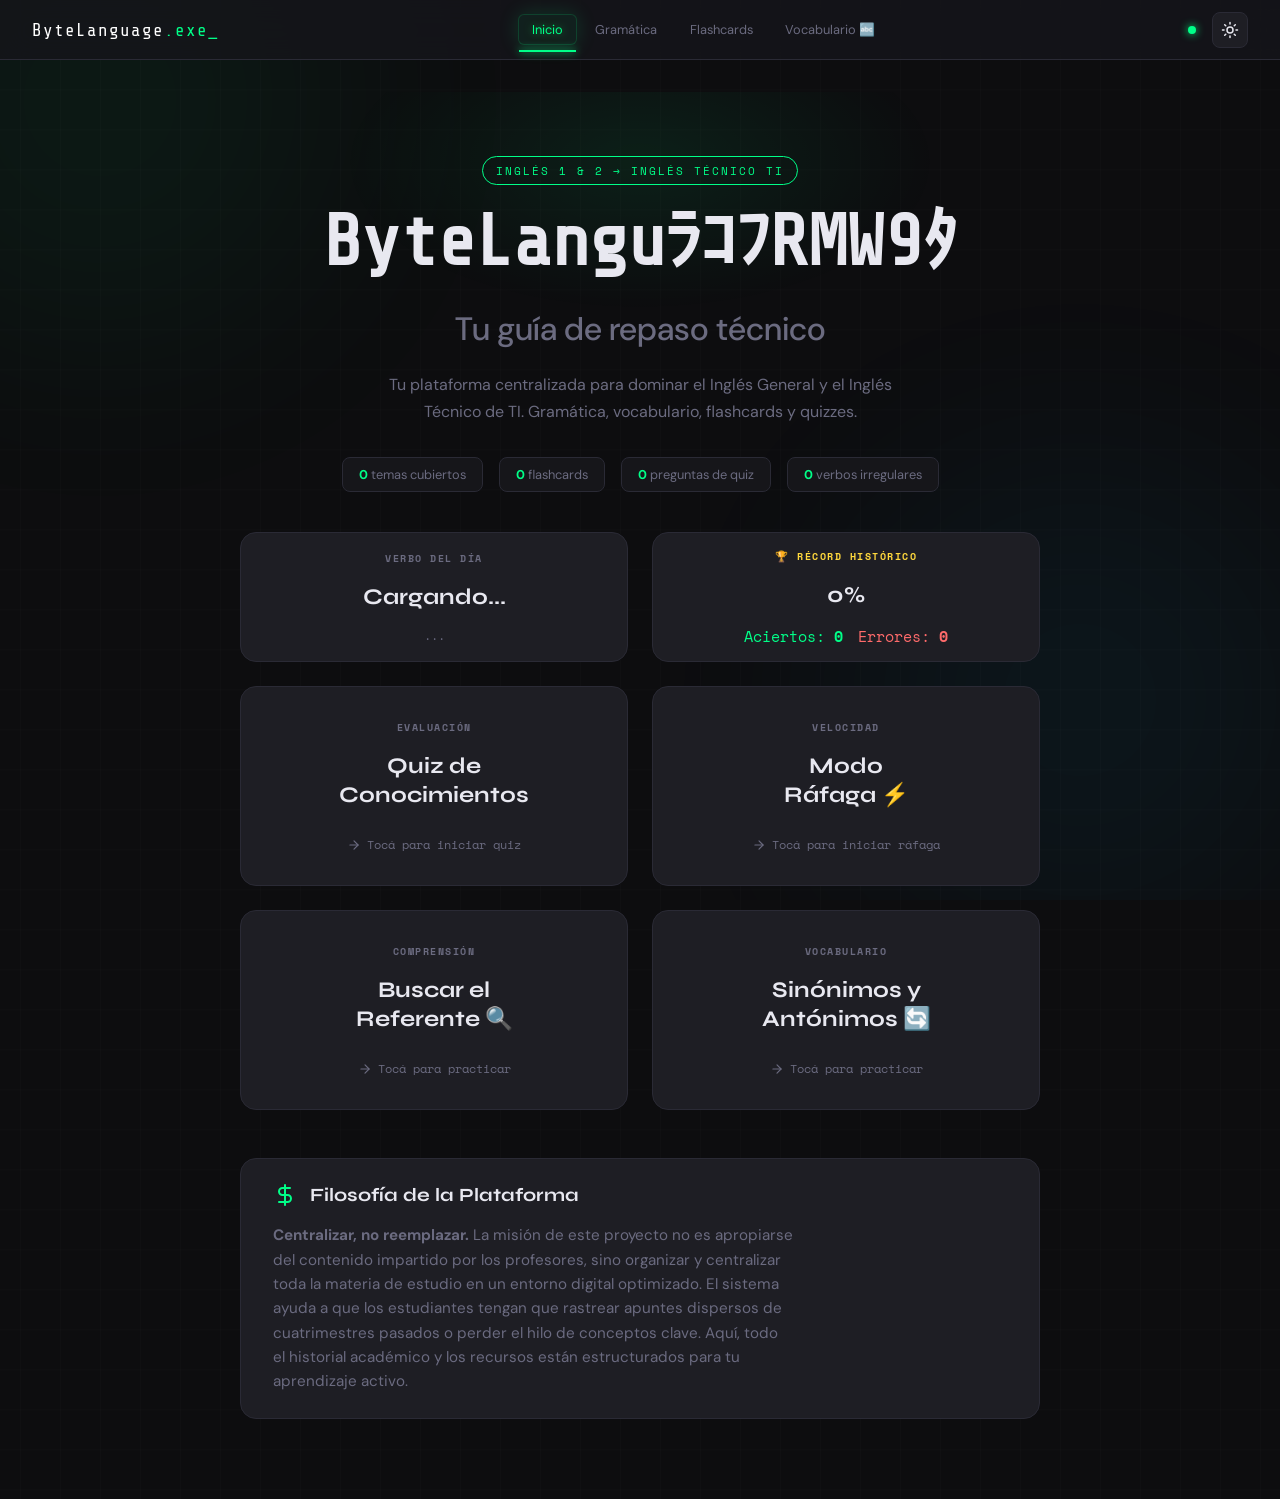
==== index.html @ 8e902c42 "Add files via upload" ====
<!DOCTYPE html>
<html lang="es">

<head>
  <meta charset="UTF-8">
  <meta name="viewport" content="width=device-width, initial-scale=1.0">
  <title>ByteLanguage.exe - Inglés Técnico</title>
  <link
    href="https://fonts.googleapis.com/css2?family=Space+Mono:ital,wght@0,400;0,700;1,400&family=DM+Sans:wght@300;400;500;700&family=Syne:wght@700;800&family=Share+Tech+Mono&family=JetBrains+Mono:wght@400;700&family=VT323&display=swap"
    rel="stylesheet">
  <link rel="stylesheet" href="styles.css">

</head>

<body>

  <!-- Esferas de influencia opuestas de fondo (Muy tenues) -->
  <div class="glow-spheres">
    <div class="sphere sphere-green"></div>
    <div class="sphere sphere-blue"></div>
  </div>

  <header>
    <div class="logo">ByteLanguage<span class="hl">.exe</span><span class="blink">_</span></div>
    <nav>
      <button class="nav-btn active" onclick="showSection('home')">Inicio</button>
      <button class="nav-btn" onclick="showSection('grammar')">Gramática</button>
      <button class="nav-btn" onclick="showSection('flashcards')">Flashcards</button>
      <button class="nav-btn" onclick="showSection('verbs')">Vocabulario 🔤</button>
    </nav>
    <div style="display: flex; gap: 1rem; align-items: center;">
      <div id="networkStatusDot" title="Conectado" style="width: 8px; height: 8px; border-radius: 50%; background: var(--accent); box-shadow: 0 0 8px var(--accent);"></div>
      <button class="toggle-mode" onclick="toggleMode()" title="Cambiar modo">
        <svg class="icon" xmlns="http://www.w3.org/2000/svg" viewBox="0 0 24 24" width="18" height="18" fill="none"
          stroke="currentColor" stroke-width="2" stroke-linecap="round" stroke-linejoin="round">
          <circle cx="12" cy="12" r="4" />
          <path
            d="M12 2v2M12 20v2M4.93 4.93l1.41 1.41M17.66 17.66l1.41 1.41M2 12h2M20 12h2M6.34 17.66l-1.41 1.41M19.07 4.93l-1.41 1.41" />
        </svg>
      </button>
    </div>
  </header>

  <!-- HOME -->
  <div id="home" class="section active">
    <div class="hero">
      <div class="hero-tag">INGLÉS 1 & 2 → INGLÉS TÉCNICO TI</div>

      <h1 style="font-family: var(--tech); letter-spacing: -1px;"><span class="matrix-glitch" id="main-hero-title" data-text="ByteLanguage.exe_">ByteLanguage<span class="hl">.exe</span><span class="blink" style="color: var(--accent);">_</span></span><br><span style="font-size: 0.45em; font-family: var(--sans); letter-spacing: 0; text-transform: none; color: var(--text-muted); font-weight: 500;">Tu guía de repaso técnico</span></h1>
      <p>Tu plataforma centralizada para dominar el Inglés General y el Inglés Técnico de TI. Gramática, vocabulario, flashcards y quizzes.</p>
      <div class="stats-row">
        <div class="stat-chip"><b id="stat-topics">0</b> temas cubiertos</div>
        <div class="stat-chip"><b id="stat-flashcards">0</b> flashcards</div>
        <div class="stat-chip"><b id="stat-quiz">0</b> preguntas de quiz</div>
        <div class="stat-chip"><b id="stat-verbs">0</b> verbos irregulares</div>
      </div>
      <!-- Eliminated offline-notice banner -->

      <!-- TARJETAS DE ACCESO RÁPIDO (ACTIVIDADES) -->
      <div class="quick-access-grid">
        <div class="qa-card" id="daily-verb-card" style="cursor: default; height: 130px;">
          <div class="qa-category">VERBO DEL DÍA</div>
          <div class="qa-title" id="daily-verb-title">Cargando...</div>
          <div class="qa-action" id="daily-verb-desc" style="cursor: default;">
            ...
          </div>
        </div>

        <div class="qa-card" id="record-card" style="cursor: default; height: 130px;">
          <div class="qa-category" style="color: #ffd93d;">🏆 RÉCORD HISTÓRICO</div>
          <div class="qa-title" id="record-title" style="margin-bottom: 0;">0%</div>
          <div class="qa-action" id="record-desc" style="cursor: default; gap: 15px; width: 100%; justify-content: center; font-size: 0.95rem;">
            <span style="color: var(--accent);">Aciertos: <b id="record-correct">0</b></span>
            <span style="color: #ff6b6b;">Errores: <b id="record-incorrect">0</b></span>
          </div>
        </div>

        <div class="qa-card hover-green" onclick="showSection('quiz')">
          <div class="qa-category">EVALUACIÓN</div>
          <div class="qa-title">Quiz de<br>Conocimientos</div>
          <div class="qa-action">
            <svg xmlns="http://www.w3.org/2000/svg" viewBox="0 0 24 24" width="14" height="14" fill="none" stroke="currentColor" stroke-width="2" stroke-linecap="round" stroke-linejoin="round">
              <path d="M5 12h14"></path>
              <path d="M12 5l7 7-7 7"></path>
            </svg>
            Tocá para iniciar quiz
          </div>
        </div>

        <div class="qa-card hover-blue" onclick="showSection('blast')">
          <div class="qa-category">VELOCIDAD</div>
          <div class="qa-title">Modo<br>Ráfaga ⚡</div>
          <div class="qa-action">
            <svg xmlns="http://www.w3.org/2000/svg" viewBox="0 0 24 24" width="14" height="14" fill="none" stroke="currentColor" stroke-width="2" stroke-linecap="round" stroke-linejoin="round">
              <path d="M5 12h14"></path>
              <path d="M12 5l7 7-7 7"></path>
            </svg>
            Tocá para iniciar ráfaga
          </div>
        </div>

        <div class="qa-card hover-pink" onclick="showSection('referent-ex')">
          <div class="qa-category">COMPRENSIÓN</div>
          <div class="qa-title">Buscar el<br>Referente 🔍</div>
          <div class="qa-action">
            <svg xmlns="http://www.w3.org/2000/svg" viewBox="0 0 24 24" width="14" height="14" fill="none" stroke="currentColor" stroke-width="2" stroke-linecap="round" stroke-linejoin="round">
              <path d="M5 12h14"></path>
              <path d="M12 5l7 7-7 7"></path>
            </svg>
            Tocá para practicar
          </div>
        </div>

        <div class="qa-card hover-yellow" onclick="showSection('synonym-ex')">
          <div class="qa-category">VOCABULARIO</div>
          <div class="qa-title">Sinónimos y<br>Antónimos 🔄</div>
          <div class="qa-action">
            <svg xmlns="http://www.w3.org/2000/svg" viewBox="0 0 24 24" width="14" height="14" fill="none" stroke="currentColor" stroke-width="2" stroke-linecap="round" stroke-linejoin="round">
              <path d="M5 12h14"></path>
              <path d="M12 5l7 7-7 7"></path>
            </svg>
            Tocá para practicar
          </div>
        </div>
      </div>

      <!-- MANIFIESTO / FILOSOFÍA -->
      <div
        style="margin-top: 3rem; text-align: left; background: var(--surface2); border: 1px solid var(--border); border-radius: 16px; padding: 1.5rem 2rem; display: flex; flex-direction: column; gap: 0.5rem; max-width: 800px; margin-inline: auto;">
        <div style="display: flex; align-items: center; gap: 0.8rem; margin-bottom: 0.5rem;">
          <svg xmlns="http://www.w3.org/2000/svg" viewBox="0 0 24 24" width="24" height="24" fill="none"
            stroke="var(--accent)" stroke-width="2" stroke-linecap="round" stroke-linejoin="round">
            <path d="M12 2v20"></path>
            <path d="M17 5H9.5a3.5 3.5 0 0 0 0 7h5a3.5 3.5 0 0 1 0 7H6"></path>
          </svg>
          <h3 style="margin: 0; font-family: var(--display); color: var(--text);">Filosofía de la Plataforma</h3>
        </div>
        <p style="margin: 0; color: var(--text-muted); font-size: 0.95rem; line-height: 1.6;">
          <strong>Centralizar, no reemplazar.</strong> La misión de este proyecto no es apropiarse del contenido
          impartido por los profesores, sino organizar y centralizar toda la materia de estudio en un entorno digital
          optimizado. El sistema ayuda a que los estudiantes tengan que rastrear apuntes dispersos de cuatrimestres
          pasados o perder el hilo de conceptos clave. Aquí, todo el historial académico y los recursos están
          estructurados para tu aprendizaje activo.
        </p>
      </div>
    </div>
  </div>

  <!-- GRAMMAR -->
  <div id="grammar" class="section">
    <div class="section-title">Gramática</div>
    <div class="section-sub">Seleccioná un tema de la lista para leerlo en modo concentración</div>
    <button class="grammar-back-btn" style="display:inline-flex; align-items:center; gap:0.5rem; margin-bottom:1.5rem;" onclick="showSection('home')">← Volver al inicio</button>

    <div class="grammar-book-layout">
      <div class="grammar-sidebar">
        <div class="grammar-legend"
          style="position: sticky; top: 0; z-index: 10; padding: 1rem; background: var(--surface); border-bottom: 1px solid var(--border); font-size: 0.8rem; margin: 0; border-radius: 0; box-shadow: 0 4px 10px rgba(0,0,0,0.2);">
          <strong style="display:block; margin-bottom: 0.5rem; color: var(--text-muted);">
            <svg style="vertical-align:-2px; margin-right:4px;" xmlns="http://www.w3.org/2000/svg" viewBox="0 0 24 24"
              width="14" height="14" fill="none" stroke="currentColor" stroke-width="2" stroke-linecap="round"
              stroke-linejoin="round">
              <circle cx="12" cy="12" r="10"></circle>
              <path d="M12 16v-4"></path>
              <path d="M12 8h.01"></path>
            </svg>
            Esquema de Niveles:
          </strong>
          <div style="display: flex; flex-direction: column; gap: 0.4rem;">
            <div style="display: flex; align-items: center; justify-content: space-between;"><span
                class="topic-badge badge-1" style="margin:0">Inglés 1</span> <span
                style="color:var(--text-muted); font-size:0.75rem;">Fundamentos</span></div>
            <div style="display: flex; align-items: center; justify-content: space-between;"><span
                class="topic-badge badge-2" style="margin:0">Inglés 2</span> <span
                style="color:var(--text-muted); font-size:0.75rem;">Avanzado</span></div>
            <div style="display: flex; align-items: center; justify-content: space-between;"><span
                class="topic-badge badge-shared" style="margin:0">Inglés 1 & 2</span> <span
                style="color:var(--text-muted); font-size:0.75rem;">Compartido</span></div>
            <div style="display: flex; align-items: center; justify-content: space-between;"><span
                class="topic-badge badge-tech" style="margin:0">Inglés Técnico</span> <span
                style="color:var(--text-muted); font-size:0.75rem;">CUC</span></div>
          </div>
        </div>
        <ul id="grammarTopicList"></ul>
      </div>
      <div class="grammar-content" id="grammarContentArea">
        <div class="grammar-empty-state">
          <span class="empty-icon">
            <svg class="icon" xmlns="http://www.w3.org/2000/svg" viewBox="0 0 24 24" width="64" height="64" fill="none"
              stroke="currentColor" stroke-width="2" stroke-linecap="round" stroke-linejoin="round">
              <path d="M4 19.5v-15A2.5 2.5 0 0 1 6.5 2H20v20H6.5a2.5 2.5 0 0 1-2.5-2.5Z" />
              <path d="M6 6h10M6 10h10M6 14h10" />
            </svg>
          </span>
          <p>Elegí un tema del menú lateral para empezar a repasar.</p>
        </div>
      </div>
    </div>
  </div>

  <!-- FLASHCARDS -->
  <div id="flashcards" class="section">
    <div class="section-title">Flashcards</div>
    <div class="section-sub">Tocá cada tarjeta para ver la respuesta</div>
    <button class="grammar-back-btn" style="display:inline-flex; align-items:center; gap:0.5rem; margin-bottom:1.5rem;" onclick="showSection('home')">← Volver al inicio</button>
    <div class="fc-controls" id="fcControls"></div>
    <div class="flashcards-grid" id="flashcardsGrid"></div>
  </div>

  <!-- QUIZ -->
  <div id="quiz" class="section">
    <div class="section-title">Quiz</div>
    <div class="section-sub">Poné a prueba lo que sabés</div>
    <button class="grammar-back-btn" style="display:inline-flex; align-items:center; gap:0.5rem; margin-bottom:1.5rem;" onclick="showSection('home')">← Volver al inicio</button>
    <div class="quiz-controls" id="quizControls">
      <!-- Filter injected by JS -->
    </div>
    <div class="quiz-wrapper">
      <div class="quiz-header">
        <span class="quiz-count" id="quizCount">1 / 20</span>
        <div class="quiz-progress-bar">
          <div class="quiz-progress-fill" id="quizProgress" style="width:5%"></div>
        </div>
        <span class="quiz-score-badge" id="quizScore">✓ 0</span>
      </div>
      <div id="quizContainer"></div>
    </div>
  </div>

  <!-- REFERENT EXERCISE -->
  <div id="referent-ex" class="section">
    <div class="section-title">Buscar el Referente</div>
    <div class="section-sub">Encontrá a qué palabra o idea apunta el pronombre subrayado.</div>
    <button class="grammar-back-btn" style="display:inline-flex; align-items:center; gap:0.5rem; margin-bottom:1.5rem;" onclick="showSection('home')">← Volver al inicio</button>
    <div class="quiz-wrapper">
      <div class="quiz-header">
        <span class="quiz-count" id="refCount">1 / 10</span>
        <div class="quiz-progress-bar">
          <div class="quiz-progress-fill" id="refProgress" style="width:10%"></div>
        </div>
        <span class="quiz-score-badge" id="refScore">✓ 0</span>
      </div>
      <div id="referentContainer"></div>
    </div>
  </div>

  <!-- SYNONYM/ANTONYM EXERCISE -->
  <div id="synonym-ex" class="section">
    <div class="section-title">Sinónimos y Antónimos</div>
    <div class="section-sub">Ampliá tu vocabulario técnico identificando la relación correcta.</div>
    <button class="grammar-back-btn" style="display:inline-flex; align-items:center; gap:0.5rem; margin-bottom:1.5rem;" onclick="showSection('home')">← Volver al inicio</button>
    <div class="quiz-wrapper">
      <div class="quiz-header">
        <span class="quiz-count" id="synCount">1 / 10</span>
        <div class="quiz-progress-bar">
          <div class="quiz-progress-fill" id="synProgress" style="width:10%"></div>
        </div>
        <span class="quiz-score-badge" id="synScore">✓ 0</span>
      </div>
      <div id="synonymContainer"></div>
    </div>
  </div>

  <!-- VOCABULARY SECTION -->
  <div id="verbs" class="section">
    <div class="section-title">Biblioteca de Vocabulario</div>
    <div class="section-sub">Busca y explora verbos y términos técnicos</div>
    <button class="grammar-back-btn" style="display:inline-flex; align-items:center; gap:0.5rem; margin-bottom:1.5rem;" onclick="showSection('home')">← Volver al inicio</button>

    <div class="verbs-controls" style="display:flex; gap:0.5rem; margin-bottom:1rem;" id="verbControls">
      <input class="verbs-search" type="text" placeholder="Buscar vocabulario... (ej: network, to buy)"
        oninput="handleVerbSearch()" id="verbSearch" style="flex:1;">
    </div>

    <div id="verbBackBar" class="verb-back-bar" style="display:none;">
      <button class="grammar-back-btn verb-back-btn" onclick="selectVerbCategory(null)">← Volver a categorías</button>
      <span class="verb-cat-label"></span>
    </div>

    <div class="verbs-accordion-wrap" id="verbsBody">
      <!-- Verbs or Categories will be injected here -->
    </div>
  </div>

  <!-- GRAMMAR BLAST (RÁFAGA DE GRAMÁTICA) -->
  <div id="blast" class="section">
    <!-- GPU Accelerated Flash Overlays -->
    <div class="vb-flash-overlay" id="vb-flash-overlay"></div>
    <div id="vb-penalty-float" class="vb-penalty-float" style="display:none;">-1s</div>

    <div class="section-title">Modo Ráfaga ⚡</div>
    <div class="section-sub" id="vb-section-subtitle">Gramática, verbos y reflejos a máxima velocidad</div>
    <button class="grammar-back-btn" style="display:inline-flex; align-items:center; gap:0.5rem; margin-bottom:1.5rem;" onclick="showSection('home')">← Volver al inicio</button>

    <!-- START SCREEN -->
    <div id="vb-start-screen" class="vb-screen active fade-in">
      <div class="vb-card vb-glass">
        <div class="vb-hero-icon">⚡</div>
        <h2 class="vb-game-title">MODO RÁFAGA</h2>
        <p class="vb-game-instructions">
          Aprende y pon a prueba tus conocimientos de inglés. Seleccioná tu modo de juego, el formato de respuestas y el
          tipo de preguntas para iniciar.
        </p>

        <div class="vb-record-container">
          <div class="vb-record-badge">
            <span class="vb-record-icon">💀</span> Récord A Muerte: <strong id="vb-record-value">0</strong>
          </div>
          <div class="vb-record-badge"
            style="background: rgba(0, 191, 255, 0.08); border-color: rgba(0, 191, 255, 0.2); color: var(--accent2);">
            <span class="vb-record-icon">⏱️</span> Récord Contrarreloj: <strong id="vb-record-value-ta">0</strong>
          </div>
        </div>

        <!-- Setup Form -->
        <div class="vb-setup-form">
          <div class="vb-setup-row">
            <div class="vb-setup-label">Modo de juego:</div>
            <div class="vb-setup-chips">
              <button class="vb-chip-btn active" id="btn-mode-sd" onclick="setVbGameMode('sudden-death', this)">A Muerte
                💀</button>
              <button class="vb-chip-btn" id="btn-mode-ta" onclick="setVbGameMode('time-attack', this)">Contrarreloj
                ⏱️</button>
            </div>
          </div>

          <div class="vb-setup-row">
            <div class="vb-setup-label">Respuestas:</div>
            <div class="vb-setup-chips">
              <button class="vb-chip-btn active" id="btn-format-mixed" onclick="setVbFormat('mixed', this)">Mezclado
                🔀</button>
              <button class="vb-chip-btn" id="btn-format-typing" onclick="setVbFormat('typing', this)">Escribir
                ⌨️</button>
              <button class="vb-chip-btn" id="btn-format-options" onclick="setVbFormat('options', this)">Opciones
                🔘</button>
            </div>
          </div>



          <!-- Individual speed selector, shown only for Sudden Death -->
          <div class="vb-setup-row" id="vb-difficulty-row">
            <div class="vb-setup-label">Tiempo por verbo:</div>
            <div class="vb-difficulty-selector">
              <button class="vb-diff-btn" id="btn-diff-easy" onclick="setVbDifficulty(15, this)">
                <span class="diff-name">Fácil</span>
                <span class="diff-time">15s</span>
              </button>
              <button class="vb-diff-btn active" id="btn-diff-normal" onclick="setVbDifficulty(10, this)">
                <span class="diff-name">Normal</span>
                <span class="diff-time">10s</span>
              </button>
              <button class="vb-diff-btn" id="btn-diff-extreme" onclick="setVbDifficulty(6, this)">
                <span class="diff-name">Extremo</span>
                <span class="diff-time">6s</span>
              </button>
            </div>
          </div>
        </div>

        <button class="vb-start-btn" onclick="startVerbBlast()" style="margin-top: 1rem;">
          ¡Iniciar Ráfaga! ⚡
        </button>
      </div>
    </div>

    <!-- GAME ACTIVE SCREEN -->
    <div id="vb-game-screen" class="vb-screen fade-in" style="display:none;">
      <!-- Timer bar container -->
      <div class="vb-timer-wrap">
        <div id="vb-timer-bar" class="vb-timer-bar"></div>
        <div id="vb-timer-icon" class="vb-timer-icon" style="display:none;"></div>
      </div>

      <div class="vb-game-header">
        <div class="vb-streak" id="vb-streak-counter">
          <span class="vb-streak-icon" id="vb-streak-icon-lbl">🔥</span> <span id="vb-streak-text-lbl">Racha</span>:
          <strong id="vb-streak-val">0</strong>
        </div>
        <div class="vb-timer-numeric" id="vb-timer-numeric" style="display:none;">
          ⏱️ <strong id="vb-timer-numeric-val">60</strong>s
        </div>
      </div>

      <div class="vb-card vb-glass vb-game-card">
        <div class="vb-question-prompt" id="vb-question-prompt">Escribí el pasado simple:</div>
        <div class="vb-verb-present" id="vb-verb-present">go</div>
        <div class="vb-verb-translation" id="vb-verb-translation">ir</div>

        <!-- Input format (typing) -->
        <div class="vb-input-wrapper" id="vb-input-wrapper">
          <input type="text" id="vb-input" class="vb-input" placeholder="Escribí aquí..." autocomplete="off"
            autocorrect="off" autocapitalize="off" spellcheck="false" onkeydown="handleVbInputKey(event)">
          <div class="vb-mobile-tip" style="margin-top: 0.8rem;">Presioná Enter para enviar</div>
        </div>

        <!-- Options format (buttons) -->
        <div class="vb-options-grid" id="vb-options-container" style="display:none;">
          <!-- Options will be injected by JS -->
        </div>
      </div>
    </div>

    <!-- GAME OVER SCREEN -->
    <div id="vb-over-screen" class="vb-screen fade-in" style="display:none;">
      <div class="vb-card vb-glass">
        <div class="vb-game-over-icon" id="vb-over-icon">💥</div>
        <h2 class="vb-game-over-title" id="vb-over-title">FIN DE LA RÁFAGA</h2>

        <div id="vb-over-new-record" class="vb-new-record-banner" style="display:none;">
          🏆 ¡NUEVO RÉCORD PERSONAL!
        </div>

        <div class="vb-results-summary">
          <div class="vb-result-stat">
            <span class="vb-result-label" id="vb-over-score-lbl">Puntos</span>
            <span class="vb-result-val" id="vb-over-streak">0</span>
          </div>
          <div class="vb-result-stat">
            <span class="vb-result-label">Récord Anterior</span>
            <span class="vb-result-val" id="vb-over-record">0</span>
          </div>
        </div>

        <!-- Failure Details Area -->
        <div class="vb-error-details" id="vb-error-details">
          <!-- Injected dynamically by JS -->
        </div>

        <div class="vb-over-buttons">
          <button class="vb-start-btn" onclick="startVerbBlast()">
            Jugar de nuevo 🔄
          </button>
          <button class="vb-back-btn" onclick="exitVerbBlast()">
            Volver al inicio
          </button>
        </div>
      </div>
    </div>
  </div>

  <div class="mobile-nav">
    <button class="mob-btn active" onclick="showSection('home')">
      <svg class="icon" xmlns="http://www.w3.org/2000/svg" viewBox="0 0 24 24" width="20" height="20" fill="none"
        stroke="currentColor" stroke-width="2" stroke-linecap="round" stroke-linejoin="round">
        <path d="m3 9 9-7 9 7v11a2 2 0 0 1-2 2H5a2 2 0 0 1-2-2z" />
        <polyline points="9 22 9 12 15 12 15 22" />
      </svg>
      <span>Inicio</span>
    </button>
    <button class="mob-btn" onclick="showSection('grammar')">
      <svg class="icon" xmlns="http://www.w3.org/2000/svg" viewBox="0 0 24 24" width="20" height="20" fill="none"
        stroke="currentColor" stroke-width="2" stroke-linecap="round" stroke-linejoin="round">
        <path d="M4 19.5v-15A2.5 2.5 0 0 1 6.5 2H20v20H6.5a2.5 2.5 0 0 1-2.5-2.5Z" />
        <path d="M6 6h10M6 10h10M6 14h10" />
      </svg>
      <span>Gramática</span>
    </button>
    <button class="mob-btn" onclick="showSection('flashcards')">
      <svg class="icon" xmlns="http://www.w3.org/2000/svg" viewBox="0 0 24 24" width="20" height="20" fill="none"
        stroke="currentColor" stroke-width="2" stroke-linecap="round" stroke-linejoin="round">
        <rect x="3" y="3" width="14" height="14" rx="2" ry="2" />
        <path d="M21 7h-2v10H9v2a2 2 0 0 0 2 2h10a2 2 0 0 0 2-2V9a2 2 0 0 0-2-2z" />
      </svg>
      <span>Cards</span>
    </button>
    <button class="mob-btn" onclick="showSection('verbs')">
      <svg class="icon" xmlns="http://www.w3.org/2000/svg" viewBox="0 0 24 24" width="20" height="20" fill="none"
        stroke="currentColor" stroke-width="2" stroke-linecap="round" stroke-linejoin="round">
        <path d="M12 20h9" />
        <path d="M16.5 3.5a2.12 2.12 0 0 1 3 3L7 19l-4 1 1-4Z" />
      </svg>
      <span>Vocabulario</span>
    </button>
  </div>

  <script>
    function updateNetworkStatus() {
      const dot = document.getElementById('networkStatusDot');
      
      if (navigator.onLine) {
        if (dot) {
          dot.style.background = 'var(--accent)';
          dot.style.boxShadow = '0 0 8px var(--accent)';
          dot.title = 'Conectado';
        }
        document.body.classList.remove('is-offline');
      } else {
        if (dot) {
          dot.style.background = 'var(--accent3)';
          dot.style.boxShadow = '0 0 8px var(--accent3)';
          dot.title = 'Sin conexión (Offline) - Guía 100% disponible';
        }
        document.body.classList.add('is-offline');
      }
    }

    window.addEventListener('online', updateNetworkStatus);
    window.addEventListener('offline', updateNetworkStatus);

    if ('serviceWorker' in navigator) {
      window.addEventListener('load', () => {
        navigator.serviceWorker.register('service-worker.js', { scope: './' })
          .then(reg => {
            console.log('Service Worker registrado en:', reg.scope);
            setTimeout(updateNetworkStatus, 500); // Detecta y muestra el estado real al iniciar
          })
          .catch(err => console.warn('Error registrando Service Worker:', err));
      });
    }

    // Animación de bienvenida Matrix (Scramble) al cargar la página
    window.addEventListener('DOMContentLoaded', () => {
      const letters = "ABCDEFGHIJKLMNOPQRSTUVWXYZ0123456789ｱｲｳｴｵｶｷｸｹｺｻｼｽｾｿﾀﾁﾂﾃﾄﾅﾆﾇﾈﾉﾊﾋﾌﾍﾎﾏﾐﾑﾒﾓﾔﾕﾖﾗﾘﾙﾚﾛﾜﾝ";
      const titleEl = document.getElementById('main-hero-title');
      if (!titleEl) return;
      
      const originalHTML = 'ByteLanguage<span class="hl">.exe</span><span class="blink" style="color: var(--accent);">_</span>';
      const targetText = titleEl.getAttribute('data-text');
      
      let iteration = 0;
      let scrambleInterval = setInterval(() => {
        titleEl.innerText = targetText
          .split("")
          .map((letter, index) => {
            if(index < iteration) {
              return targetText[index];
            }
            return letters[Math.floor(Math.random() * letters.length)];
          })
          .join("");
        
        if(iteration >= targetText.length){
          clearInterval(scrambleInterval);
          titleEl.innerHTML = originalHTML;
        }
        iteration += 1 / 5; // Más lento (antes era 1/3)
      }, 40); // Intervalo ligeramente mayor (antes era 30)
    });
  </script>
  <!-- Data scripts (Modularized DB) -->
  <script src="data/topics.js"></script>
  <script src="data/flashcards.js"></script>
  <script src="data/quiz.js"></script>
  <script src="data/verbs.js"></script>
  <script src="data/exercises.js"></script>
  
  <script src="app.js"></script>
</body>

</html>
---- styles.css ----
:root {
  --bg: #0d0d0f;
  --surface: #16161a;
  --surface2: #1e1e24;
  --border: #2a2a35;
  --accent: #00ff88;
  --accent2: #00bfff;
  --accent3: #ff6b6b;
  --accent4: #ffd93d;
  --text: #e8e8f0;
  --text-muted: #6b6b80;
  --mono: 'Space Mono', monospace;
  --sans: 'DM Sans', sans-serif;
  --display: 'Syne', sans-serif;
  --tech: 'Share Tech Mono', monospace;
  --radius: 12px;
  --mode: dark;
}

.light-mode {
  --bg: #f0f0f7;
  --surface: #ffffff;
  --surface2: #e8e8f2;
  --border: #d0d0e0;
  --accent: #00bfff;
  --accent2: #00aaff;
  --accent3: #cc3333;
  --accent4: #cc9900;
  --text: #1a1a2e;
  --text-muted: #6b6b80;
}

.light-mode .topic-card:hover {
  box-shadow: 0 8px 30px rgba(0, 191, 255, 0.08);
}

.light-mode .hero::before {
  background: radial-gradient(ellipse, rgba(0, 191, 255, 0.08) 0%, transparent 70%);
}

.light-mode .nav-btn.active {
  border: 1px solid rgba(0, 191, 255, 0.18);
}

.light-mode .mob-btn.active {
  background: rgba(0, 191, 255, 0.12);
  box-shadow: inset 0 0 0 1px rgba(0, 191, 255, 0.18);
}

.light-mode .offline-notice {
  background: rgba(0, 191, 255, 0.1);
  border: 1px solid rgba(0, 191, 255, 0.3);
}

* {
  margin: 0;
  padding: 0;
  box-sizing: border-box;
}

html {
  scroll-behavior: smooth;
}

body {
  font-family: var(--sans);
  background-color: var(--bg);
  background-image:
    linear-gradient(rgba(255, 255, 255, 0.012) 1px, transparent 1px),
    linear-gradient(90deg, rgba(255, 255, 255, 0.012) 1px, transparent 1px);
  background-size: 40px 40px;
  background-position: center;
  color: var(--text);
  min-height: 100vh;
  transition: background 0.4s, color 0.4s;
  position: relative;
  overflow-x: clip;
}

/* ---- GLOW SPHERES ---- */
.glow-spheres {
  position: fixed;
  top: 0;
  left: 0;
  width: 100vw;
  height: 100vh;
  height: 100dvh;
  z-index: -2;
  /* Detrás de todo */
  pointer-events: none;
  overflow: hidden;
}

.sphere {
  position: absolute;
  width: 500px;
  height: 500px;
  border-radius: 50%;
  filter: blur(120px);
  opacity: 0.05;
  animation: breathingSphere 8s infinite alternate ease-in-out;
}

.sphere-green {
  background: var(--accent);
  top: -150px;
  left: -150px;
}

.sphere-blue {
  background: var(--accent2);
  bottom: -50px;
  right: -50px;
  animation-delay: -4s;
}

@keyframes breathingSphere {
  0% {
    transform: scale(1);
    opacity: 0.04;
  }

  100% {
    transform: scale(1.15);
    opacity: 0.07;
  }
}

/* ---- HEADER ---- */
header {
  position: sticky;
  top: 0;
  z-index: 100;
  background: rgba(22, 22, 26, 0.85);
  border-bottom: 1px solid var(--border);
  padding: 0 2rem;
  display: flex;
  align-items: center;
  justify-content: space-between;
  height: 60px;
  backdrop-filter: blur(16px);
}

.logo {
  font-family: var(--tech);
  font-size: 1.1rem;
  color: #fff;
  letter-spacing: 1px;
}

.logo span.hl {
  color: var(--accent);
}

.logo span.blink {
  color: var(--accent);
  animation: blink 1s step-end infinite;
}

@keyframes blink {
  50% {
    opacity: 0;
  }
}

nav {
  display: flex;
  gap: 0.3rem;
}

.nav-btn {
  background: none;
  border: 1px solid transparent;
  color: var(--text-muted);
  font-family: var(--sans);
  font-size: 0.8rem;
  padding: 0.4rem 0.8rem;
  border-radius: 6px;
  cursor: pointer;
  transition: all 0.3s cubic-bezier(0.16, 1, 0.3, 1);
  position: relative;
}

.nav-btn:hover {
  color: var(--accent);
  background: rgba(0, 255, 136, 0.04);
  border-color: rgba(0, 255, 136, 0.1);
  box-shadow: 0 0 15px rgba(0, 255, 136, 0.08);
}

.nav-btn.active {
  color: var(--accent);
  background: rgba(0, 255, 136, 0.06);
  border-color: rgba(0, 255, 136, 0.15);
  box-shadow: 0 0 20px rgba(0, 255, 136, 0.15);
  text-shadow: 0 0 8px rgba(0, 255, 136, 0.5);
}

.nav-btn.active::after {
  content: '';
  position: absolute;
  bottom: -0.5rem;
  left: 0;
  width: 100%;
  height: 2px;
  background: var(--accent);
  box-shadow: 0 0 8px var(--accent);
}

.nav-btn:focus-visible {
  outline: 2px solid var(--accent);
  outline-offset: 3px;
}

.toggle-mode {
  background: var(--surface2);
  border: 1px solid var(--border);
  color: var(--text);
  font-size: 1rem;
  width: 36px;
  height: 36px;
  border-radius: 8px;
  cursor: pointer;
  transition: all 0.2s;
  display: flex;
  align-items: center;
  justify-content: center;
}

/* ---- HERO ---- */
.hero {
  padding: 4rem 2rem 3rem;
  text-align: center;
  position: relative;
  overflow: hidden;
}

.hero::before {
  content: '';
  position: absolute;
  top: -80px;
  left: 50%;
  transform: translateX(-50%);
  width: 600px;
  height: 300px;
  background: radial-gradient(ellipse, rgba(0, 255, 136, 0.08) 0%, transparent 70%);
  pointer-events: none;
}

.hero-tag {
  display: inline-block;
  font-family: var(--mono);
  font-size: 0.7rem;
  color: var(--accent);
  border: 1px solid var(--accent);
  padding: 0.3rem 0.8rem;
  border-radius: 20px;
  margin-bottom: 1.2rem;
  letter-spacing: 2px;
  opacity: 0;
  animation: fadeUp 0.6s 0.1s forwards;
}

.hero h1 {
  font-family: var(--display);
  font-size: clamp(2.5rem, 6vw, 4.5rem);
  font-weight: 800;
  line-height: 1.05;
  margin-bottom: 1rem;
  opacity: 0;
  animation: fadeUp 0.6s 0.2s forwards;
}

.hero h1 .hl {
  color: var(--accent);
}

.matrix-glitch {
  display: inline-block;
  white-space: nowrap;
  animation: matrixGlowGlitch 3.5s infinite;
}

/* ESTADO SIN CONEXIÓN (OFFLINE) - EFECTO CONGELADO */
body.is-offline .matrix-glitch {
  animation: none !important;
  text-shadow: 4px 0 var(--accent), -4px 0 #ff00c8 !important;
  transform: translate(2px, 1px) skewX(5deg) !important;
}

body.is-offline .blink {
  animation: none !important;
  opacity: 1 !important;
  color: #ff00c8 !important;
}

body.is-offline .hero-tag {
  animation-play-state: paused !important;
  border-color: #ff00c8 !important;
  color: #ff00c8 !important;
}

/* FIN ESTADO SIN CONEXIÓN */

@keyframes matrixGlowGlitch {

  0%,
  91%,
  98%,
  100% {
    text-shadow: 0 0 5px rgba(0, 255, 136, 0.2);
    transform: none;
  }

  92% {
    text-shadow: 5px 0 var(--accent), -5px 0 #ff00c8;
    transform: translate(6px, 2px) skewX(12deg);
  }

  94% {
    text-shadow: -5px 0 var(--accent), 5px 0 #ff00c8;
    transform: translate(-4px, -3px) skewX(-12deg);
  }

  96% {
    text-shadow: 3px 0 var(--accent), -3px 0 #ff00c8;
    transform: translate(3px, 1px) skewX(5deg);
  }
}

.hero p {
  color: var(--text-muted);
  font-size: 1rem;
  max-width: 520px;
  margin: 0 auto 2rem;
  line-height: 1.7;
  opacity: 0;
  animation: fadeUp 0.6s 0.3s forwards;
}

.stats-row {
  display: flex;
  gap: 1rem;
  justify-content: center;
  flex-wrap: wrap;
  opacity: 0;
  animation: fadeUp 0.6s 0.4s forwards;
}

.stat-chip {
  background: var(--surface);
  border: 1px solid var(--border);
  border-radius: 8px;
  padding: 0.5rem 1rem;
  font-size: 0.8rem;
  color: var(--text-muted);
}

.stat-chip b {
  color: var(--accent);
}

.offline-notice {
  margin-top: 1.5rem;
  padding: 0.75rem 1rem;
  background: rgba(0, 255, 136, 0.1);
  border: 1px solid rgba(0, 255, 136, 0.3);
  border-radius: 8px;
  font-size: 0.85rem;
  color: var(--accent);
  text-align: center;
  animation: fadeIn 0.5s ease-out;
}

@keyframes fadeIn {
  from {
    opacity: 0;
    transform: translateY(10px);
  }

  to {
    opacity: 1;
    transform: translateY(0);
  }
}

/* ---- QUICK ACCESS CARDS ---- */
.quick-access-grid {
  display: grid;
  grid-template-columns: repeat(auto-fit, minmax(280px, 1fr));
  gap: 1.5rem;
  margin-top: 2.5rem;
  max-width: 800px;
  margin-inline: auto;
  opacity: 0;
  animation: fadeUp 0.6s 0.5s forwards;
}

.qa-card {
  background: var(--surface2);
  border: 1px solid var(--border);
  border-radius: 16px;
  padding: 2rem 1.5rem;
  display: flex;
  flex-direction: column;
  align-items: center;
  justify-content: center;
  gap: 1rem;
  cursor: pointer;
  transition: all 0.3s cubic-bezier(0.16, 1, 0.3, 1);
  text-align: center;
  position: relative;
  overflow: hidden;
  height: 200px;
}

.light-mode .qa-card {
  background: rgba(255, 255, 255, 0.8);
}

.qa-card.hover-green:hover {
  transform: translateY(-4px);
  border-color: var(--accent);
  box-shadow: 0 10px 30px rgba(0, 255, 136, 0.1);
}

.qa-card.hover-blue:hover {
  transform: translateY(-4px);
  border-color: var(--accent2);
  box-shadow: 0 10px 30px rgba(0, 191, 255, 0.1);
}

.qa-card.hover-pink:hover {
  transform: translateY(-4px);
  border-color: var(--accent3);
  box-shadow: 0 10px 30px rgba(255, 107, 107, 0.1);
}

.qa-card.hover-yellow:hover {
  transform: translateY(-4px);
  border-color: var(--accent4);
  box-shadow: 0 10px 30px rgba(255, 217, 61, 0.1);
}

.qa-category {
  font-family: var(--mono);
  font-size: 0.65rem;
  color: var(--text-muted);
  letter-spacing: 1.5px;
  text-transform: uppercase;
  font-weight: bold;
}

.qa-title {
  font-family: var(--display);
  font-size: 1.4rem;
  font-weight: 700;
  color: var(--text);
  line-height: 1.3;
}

.qa-action {
  font-family: var(--mono);
  font-size: 0.75rem;
  color: var(--text-muted);
  display: flex;
  align-items: center;
  gap: 6px;
  margin-top: auto;
  transition: color 0.3s cubic-bezier(0.16, 1, 0.3, 1), transform 0.3s;
}

.qa-card.hover-green:hover .qa-action {
  color: var(--accent);
  transform: translateX(3px);
}

.qa-card.hover-blue:hover .qa-action {
  color: var(--accent2);
  transform: translateX(3px);
}

.qa-card.hover-pink:hover .qa-action {
  color: var(--accent3);
  transform: translateX(3px);
}

.qa-card.hover-yellow:hover .qa-action {
  color: var(--accent4);
  transform: translateX(3px);
}

/* ---- SECTIONS ---- */
.section {
  display: none;
  padding: 2rem;
  max-width: 1100px;
  margin: 0 auto;
  opacity: 0;
  transform: translateY(20px);
}

.section.active {
  display: block;
  animation: sectionEnter 0.5s cubic-bezier(0.16, 1, 0.3, 1) forwards;
}

@keyframes sectionEnter {
  0% {
    opacity: 0;
    transform: translateY(20px);
  }

  100% {
    opacity: 1;
    transform: translateY(0);
  }
}

/* ---- GRAMMAR CARDS ---- */
.section-title {
  font-family: var(--display);
  font-size: 1.8rem;
  margin-bottom: 0.5rem;
}

.section-sub {
  color: var(--text-muted);
  font-size: 0.9rem;
  margin-bottom: 2rem;
}

/* ---- GRAMMAR BOOK MODE ---- */
.grammar-book-layout {
  display: flex;
  gap: 0;
  height: 70vh;
  min-height: 500px;
  background: var(--surface);
  border: 1px solid var(--border);
  border-radius: var(--radius);
  overflow: hidden;
  box-shadow:
    -8px -8px 25px -10px rgba(0, 255, 136, 0.12),
    8px 8px 25px -10px rgba(0, 191, 255, 0.12),
    0 20px 40px rgba(0, 0, 0, 0.6);
}

.grammar-sidebar {
  width: 35%;
  min-width: 250px;
  border-right: 1px solid var(--border);
  overflow-y: auto;
  background: rgba(0, 0, 0, 0.1);
}

.light-mode .grammar-sidebar {
  background: rgba(0, 0, 0, 0.02);
}

.grammar-content {
  width: 65%;
  flex-grow: 1;
  overflow-y: auto;
  padding: 2.5rem;
  background: var(--surface);
  position: relative;
}

#grammarTopicList {
  list-style: none;
  padding: 0;
  margin: 0;
}

.grammar-list-item {
  display: flex;
  align-items: center;
  gap: 0.8rem;
  padding: 1.2rem 1.2rem;
  border-bottom: 1px solid var(--border);
  cursor: pointer;
  transition: all 0.3s cubic-bezier(0.16, 1, 0.3, 1);
}

.grammar-list-item:hover {
  color: var(--accent2);
  background: rgba(0, 191, 255, 0.03);
  box-shadow: inset 3px 0 0 rgba(0, 191, 255, 0.3);
}

.grammar-list-item.active {
  background: rgba(0, 255, 136, 0.08);
  border-left: 4px solid var(--accent);
  padding-left: calc(1.2rem - 4px);
  color: var(--accent);
  text-shadow: 0 0 8px rgba(0, 255, 136, 0.4);
}

.topic-icon-small {
  width: 36px;
  height: 36px;
  border-radius: 8px;
  display: flex;
  align-items: center;
  justify-content: center;
  font-size: 1.1rem;
  flex-shrink: 0;
}

.topic-list-info {
  display: flex;
  flex-direction: column;
  gap: 0.3rem;
}

.topic-list-title {
  font-size: 0.95rem;
  font-weight: 600;
  line-height: 1.2;
  font-family: var(--sans);
}

.grammar-empty-state {
  display: flex;
  flex-direction: column;
  align-items: center;
  justify-content: center;
  height: 100%;
  color: var(--text-muted);
  text-align: center;
}

.empty-icon {
  font-size: 4rem;
  margin-bottom: 1rem;
  opacity: 0.5;
}

/* Detail Area */
.grammar-back-btn {
  display: none;
  background: var(--surface2);
  border: 1px solid var(--border);
  color: var(--text);
  font-family: var(--sans);
  font-size: 0.85rem;
  cursor: pointer;
  margin-bottom: 1.5rem;
  padding: 0.5rem 1rem;
  border-radius: 6px;
  transition: all 0.2s;

  /* Floating / Sticky styles */
  position: sticky;
  top: 75px;
  z-index: 100;
  box-shadow: 0 4px 15px rgba(0, 0, 0, 0.4);
}

.grammar-back-btn:hover {
  border-color: var(--accent);
  color: var(--accent);
  box-shadow: 0 4px 20px rgba(0, 255, 136, 0.2);
}

.topic-detail-header {
  display: flex;
  align-items: center;
  gap: 1.2rem;
  margin-bottom: 1.5rem;
  padding-bottom: 1.5rem;
  border-bottom: 1px solid var(--border);
}

.topic-icon-large {
  width: 60px;
  height: 60px;
  border-radius: 12px;
  display: flex;
  align-items: center;
  justify-content: center;
  font-size: 2rem;
  flex-shrink: 0;
}

.topic-detail-header h2 {
  font-family: var(--display);
  font-size: 1.8rem;
  margin-bottom: 0.4rem;
}

.topic-desc {
  font-size: 1.05rem;
  line-height: 1.6;
  margin-bottom: 1.5rem;
  color: var(--text);
}

.detail-subtitle {
  font-family: var(--sans);
  font-size: 1.1rem;
  margin: 2rem 0 1rem;
  color: var(--accent2);
  font-weight: 600;
}

.topic-badge {
  margin-left: auto;
  font-family: var(--mono);
  font-size: 0.65rem;
  padding: 0.2rem 0.5rem;
  border-radius: 4px;
  flex-shrink: 0;
}

.badge-1 {
  background: rgba(0, 191, 255, 0.15);
  color: var(--accent2);
}

.badge-2 {
  background: rgba(0, 255, 136, 0.15);
  color: var(--accent);
}

.badge-shared {
  /* Mixture of blue and green, or purple */
  background: rgba(167, 139, 250, 0.15);
  color: #a78bfa;
}

.badge-tech {
  /* Pink/Magenta for tech */
  background: rgba(255, 0, 255, 0.15);
  color: #ff00ff;
}

/* Formula box */
.formula {
  font-family: var(--mono);
  font-size: 0.75rem;
  background: var(--surface2);
  border-left: 3px solid var(--accent);
  padding: 0.5rem 0.8rem;
  border-radius: 0 6px 6px 0;
  color: var(--accent);
  margin-bottom: 0.8rem;
  word-break: break-word;
}

/* Examples */
.examples {
  display: flex;
  flex-direction: column;
  gap: 0.3rem;
}

.ex-row {
  display: flex;
  gap: 0.5rem;
  align-items: flex-start;
  font-size: 0.8rem;
}

.ex-label {
  font-family: var(--mono);
  font-size: 0.65rem;
  padding: 0.15rem 0.4rem;
  border-radius: 3px;
  flex-shrink: 0;
  margin-top: 1px;
}

.ex-label.pos {
  background: rgba(0, 255, 136, 0.15);
  color: var(--accent);
}

.ex-label.neg {
  background: rgba(255, 107, 107, 0.15);
  color: var(--accent3);
}

.ex-label.q {
  background: rgba(0, 191, 255, 0.15);
  color: var(--accent2);
}

.ex-label.kw {
  background: rgba(255, 217, 61, 0.15);
  color: var(--accent4);
}

.ex-text {
  color: var(--text);
  line-height: 1.5;
}

/* Table */
.ref-table {
  width: 100%;
  border-collapse: collapse;
  font-size: 0.82rem;
  margin-top: 0.8rem;
}

.ref-table th {
  background: var(--surface2);
  color: var(--accent);
  font-family: var(--mono);
  font-size: 0.7rem;
  font-weight: 700;
  letter-spacing: 1px;
  padding: 0.6rem 0.8rem;
  text-align: left;
  border-bottom: 1px solid var(--border);
}

.ref-table td {
  padding: 0.5rem 0.8rem;
  border-bottom: 1px solid var(--border);
  color: var(--text);
  vertical-align: top;
  line-height: 1.5;
}

.ref-table tr:last-child td {
  border-bottom: none;
}

.ref-table tr:nth-child(even) td {
  background: rgba(255, 255, 255, 0.02);
}

/* ---- ANALOGY BLOCK ---- */
.analogy-block {
  display: flex;
  align-items: flex-start;
  gap: 1.2rem;
  margin-top: 2rem;
  padding: 1.2rem 1.4rem;
  background: rgba(255, 217, 61, 0.07);
  border: 1px solid rgba(255, 217, 61, 0.25);
  border-left: 4px solid var(--accent4);
  border-radius: var(--radius);
  animation: feedbackIn 0.3s ease;
}

.light-mode .analogy-block {
  background: rgba(204, 153, 0, 0.07);
  border-color: rgba(204, 153, 0, 0.25);
  border-left-color: var(--accent4);
}

.analogy-emoji {
  font-size: 2.4rem;
  line-height: 1;
  flex-shrink: 0;
  margin-top: 2px;
}

.analogy-body {
  display: flex;
  flex-direction: column;
  gap: 0.5rem;
}

.analogy-label {
  font-family: var(--mono);
  font-size: 0.65rem;
  color: var(--accent4);
  letter-spacing: 1.5px;
  text-transform: uppercase;
  font-weight: 700;
}

.analogy-text {
  font-size: 0.9rem;
  line-height: 1.7;
  color: var(--text);
  margin: 0;
}

.analogy-text strong {
  color: var(--accent4);
}

.analogy-text em {
  color: var(--accent2);
  font-style: italic;
}

/* ---- FLASHCARDS ---- */
.flashcards-grid {
  display: grid;
  grid-template-columns: repeat(auto-fill, minmax(260px, 1fr));
  gap: 1rem;
  max-height: 65vh;
  overflow-y: auto;
  scroll-behavior: smooth;
  padding-right: 4px;
  /* small gap so cards don't clip on the scrollbar */
}

.flashcard {
  height: 160px;
  perspective: 800px;
  cursor: pointer;
}

.fc-inner {
  width: 100%;
  height: 100%;
  position: relative;
  transform-style: preserve-3d;
  transition: transform 0.5s cubic-bezier(0.4, 0, 0.2, 1);
}

.flashcard.flipped .fc-inner {
  transform: rotateY(180deg);
}

.fc-front,
.fc-back {
  position: absolute;
  width: 100%;
  height: 100%;
  backface-visibility: hidden;
  border-radius: var(--radius);
  display: flex;
  flex-direction: column;
  align-items: center;
  justify-content: center;
  padding: 1.2rem;
  text-align: center;
  border: 1px solid var(--border);
  transition: all 0.3s cubic-bezier(0.16, 1, 0.3, 1);
}

.flashcard:not(.flipped):hover .fc-front {
  border-color: var(--accent2);
  color: var(--accent2);
  box-shadow: 0 0 20px rgba(0, 191, 255, 0.3), inset 0 0 8px rgba(0, 191, 255, 0.1);
}

.flashcard.flipped:hover .fc-back {
  border-color: var(--accent);
  color: var(--accent);
  box-shadow: 0 0 20px rgba(0, 255, 136, 0.3), inset 0 0 8px rgba(0, 255, 136, 0.1);
}

.fc-front {
  background: var(--surface);
}

.fc-back {
  background: var(--surface2);
  transform: rotateY(180deg);
  border-color: var(--accent);
}

.fc-category {
  font-family: var(--mono);
  font-size: 0.6rem;
  color: var(--text-muted);
  letter-spacing: 1px;
  margin-bottom: 0.5rem;
}

.fc-question {
  font-size: 0.9rem;
  font-weight: 600;
  line-height: 1.4;
}

.fc-answer {
  font-family: var(--mono);
  font-size: 0.85rem;
  color: var(--accent);
  line-height: 1.5;
}

.fc-hint {
  font-size: 0.72rem;
  color: var(--text-muted);
  margin-top: 0.5rem;
  line-height: 1.4;
}

.fc-tap {
  font-size: 0.65rem;
  color: var(--text-muted);
  margin-top: 0.8rem;
  font-family: var(--mono);
}

.fc-controls {
  display: flex;
  gap: 1rem;
  justify-content: center;
  margin-bottom: 1.5rem;
  flex-wrap: wrap;
}

.fc-filter-btn {
  background: var(--surface);
  border: 1px solid var(--border);
  color: var(--text-muted);
  font-family: var(--sans);
  font-size: 0.8rem;
  padding: 0.4rem 1rem;
  border-radius: 20px;
  cursor: pointer;
  transition: all 0.2s;
}

.fc-filter-btn.active {
  background: var(--accent);
  color: #000;
  border-color: var(--accent);
  font-weight: 700;
}

/* ---- QUIZ ---- */
.quiz-wrapper {
  max-width: 680px;
  margin: 0 auto;
}

.quiz-header {
  display: flex;
  align-items: center;
  justify-content: space-between;
  margin-bottom: 1.5rem;
}

.quiz-progress-bar {
  flex: 1;
  height: 4px;
  background: var(--surface2);
  border-radius: 2px;
  margin: 0 1rem;
  overflow: hidden;
}

.quiz-progress-fill {
  height: 100%;
  background: var(--accent);
  border-radius: 2px;
  transition: width 0.5s cubic-bezier(0.4, 0, 0.2, 1);
}

.quiz-count {
  font-family: var(--mono);
  font-size: 0.8rem;
  color: var(--text-muted);
}

.quiz-score-badge {
  font-family: var(--mono);
  font-size: 0.75rem;
  background: var(--surface2);
  padding: 0.3rem 0.7rem;
  border-radius: 6px;
  color: var(--accent4);
  transition: transform 0.2s;
}

/* Card entrance / exit animations */
@keyframes quizSlideIn {
  from {
    opacity: 0;
    transform: translateX(32px);
  }

  to {
    opacity: 1;
    transform: translateX(0);
  }
}

@keyframes quizSlideOut {
  from {
    opacity: 1;
    transform: translateX(0);
  }

  to {
    opacity: 0;
    transform: translateX(-32px);
  }
}

.quiz-card {
  background: var(--surface);
  border: 1px solid var(--border);
  border-radius: var(--radius);
  padding: 2rem;
  margin-bottom: 1.2rem;
  box-shadow:
    -8px -8px 25px -10px rgba(0, 255, 136, 0.12),
    8px 8px 25px -10px rgba(0, 191, 255, 0.12),
    0 20px 40px rgba(0, 0, 0, 0.6);
}

.quiz-card.quiz-slide-in {
  animation: quizSlideIn 0.28s cubic-bezier(0.2, 0, 0, 1) forwards;
}

.quiz-card.quiz-slide-out {
  animation: quizSlideOut 0.24s cubic-bezier(0.4, 0, 1, 1) forwards;
}

.quiz-category {
  font-family: var(--mono);
  font-size: 0.65rem;
  color: var(--accent2);
  letter-spacing: 2px;
  margin-bottom: 1rem;
}

.quiz-question {
  font-size: 1.1rem;
  font-weight: 600;
  line-height: 1.5;
  margin-bottom: 1.5rem;
}

.quiz-options {
  display: flex;
  flex-direction: column;
  gap: 0.7rem;
}

.quiz-option {
  background: var(--surface2);
  border: 1px solid var(--border);
  border-radius: 8px;
  padding: 0.9rem 1.2rem;
  cursor: pointer;
  font-size: 0.9rem;
  transition: border-color 0.18s, background 0.18s, transform 0.12s;
  text-align: left;
  color: var(--text);
  font-family: var(--sans);
  display: flex;
  align-items: center;
  gap: 0.8rem;
}

.quiz-option:hover:not(:disabled) {
  color: var(--accent);
  border-color: var(--accent);
  background: rgba(0, 255, 136, 0.08);
  box-shadow: 0 0 15px rgba(0, 255, 136, 0.3), inset 0 0 8px rgba(0, 255, 136, 0.1);
  text-shadow: 0 0 6px rgba(0, 255, 136, 0.5);
  transform: translateY(-2px) translateX(3px);
}

.quiz-option.correct {
  border-color: var(--accent);
  background: rgba(0, 255, 136, 0.12);
  color: var(--accent);
  transform: none;
}

.quiz-option.wrong {
  border-color: var(--accent3);
  background: rgba(255, 107, 107, 0.12);
  color: var(--accent3);
  transform: none;
}

.quiz-option:disabled {
  cursor: default;
}

.opt-letter {
  font-family: var(--mono);
  font-size: 0.7rem;
  width: 22px;
  height: 22px;
  border-radius: 4px;
  background: var(--border);
  display: flex;
  align-items: center;
  justify-content: center;
  flex-shrink: 0;
  color: var(--text-muted);
  transition: background 0.18s, color 0.18s;
}

.quiz-option.correct .opt-letter {
  background: var(--accent);
  color: #000;
}

.quiz-option.wrong .opt-letter {
  background: var(--accent3);
  color: #fff;
}

/* Feedback block */
.quiz-feedback {
  display: none;
  align-items: flex-start;
  gap: 0.5rem;
  padding: 0.9rem 1rem;
  border-radius: 8px;
  font-size: 0.85rem;
  margin-top: 1rem;
  line-height: 1.6;
  animation: feedbackIn 0.2s ease;
}

@keyframes feedbackIn {
  from {
    opacity: 0;
    transform: translateY(-6px);
  }

  to {
    opacity: 1;
    transform: translateY(0);
  }
}

.quiz-feedback.show {
  display: flex;
}

.quiz-feedback.correct {
  background: rgba(0, 255, 136, 0.1);
  color: var(--accent);
  border: 1px solid rgba(0, 255, 136, 0.25);
}

.quiz-feedback.wrong {
  background: rgba(255, 107, 107, 0.1);
  color: var(--accent3);
  border: 1px solid rgba(255, 107, 107, 0.25);
}

.fb-icon {
  font-weight: 700;
  font-size: 1rem;
  flex-shrink: 0;
  margin-top: 1px;
}

/* Next button with timer bar */
.quiz-next-btn {
  position: relative;
  width: 100%;
  padding: 0.85rem 1.4rem;
  background: var(--accent);
  color: #000;
  border: none;
  border-radius: 8px;
  font-family: var(--sans);
  font-weight: 700;
  font-size: 0.9rem;
  cursor: pointer;
  display: none;
  margin-top: 0.8rem;
  transition: opacity 0.15s, transform 0.15s;
  text-align: left;
}

.quiz-next-btn:hover {
  opacity: 0.9;
  transform: translateY(-1px);
}

.quiz-next-btn.show {
  display: block;
}

.next-arrow {
  margin-left: 0.3rem;
  display: inline-block;
  transition: transform 0.2s;
}

.quiz-next-btn:hover .next-arrow {
  transform: translateX(4px);
}

/* Result screen */
.quiz-result {
  text-align: center;
  padding: 3rem 2rem;
  background: var(--surface);
  border: 1px solid var(--border);
  border-radius: var(--radius);
  box-shadow:
    -8px -8px 25px -10px rgba(0, 255, 136, 0.12),
    8px 8px 25px -10px rgba(0, 191, 255, 0.12),
    0 20px 40px rgba(0, 0, 0, 0.6);
}

.quiz-result-emoji {
  font-size: 3.5rem;
  margin-bottom: 0.8rem;
  animation: bounce 0.6s ease;
}

.quiz-result h2 {
  font-family: var(--display);
  font-size: 1.6rem;
  margin-bottom: 1rem;
}

.quiz-result-score {
  font-family: var(--display);
  font-size: 4.5rem;
  font-weight: 800;
  color: var(--accent);
  line-height: 1;
  margin-bottom: 0.3rem;
}

.quiz-result-score span {
  font-size: 2rem;
  color: var(--text-muted);
  font-weight: 400;
}

.quiz-result-pct {
  font-family: var(--mono);
  font-size: 1rem;
  color: var(--accent2);
  margin-bottom: 0.6rem;
}

.quiz-result-msg {
  color: var(--text-muted);
  font-size: 0.95rem;
  margin-bottom: 1.8rem;
}

.quiz-restart-btn {
  background: var(--surface2);
  border: 1px solid var(--border);
  color: var(--text);
  font-family: var(--sans);
  font-size: 0.95rem;
  padding: 0.8rem 2rem;
  border-radius: 8px;
  cursor: pointer;
  transition: all 0.2s;
  font-weight: 600;
}

.quiz-restart-btn:hover {
  border-color: var(--accent);
  color: var(--accent);
  transform: translateY(-2px);
}

/* ---- IRREGULAR VERBS TABLE ---- */
.verbs-search {
  width: 100%;
  background: var(--surface);
  border: 1px solid var(--border);
  border-radius: 8px;
  padding: 0.7rem 1rem;
  color: var(--text);
  font-family: var(--sans);
  font-size: 0.9rem;
  margin-bottom: 1rem;
  outline: none;
  transition: border-color 0.2s;
}

.verbs-search:focus {
  border-color: var(--accent);
}

.verbs-accordion-wrap {
  display: flex;
  flex-direction: column;
  gap: 0.5rem;
  max-width: 600px;
  margin: 0 auto;
}

/* Back bar for verb category view — stays above the scrollable list */
.verb-back-bar {
  display: flex;
  align-items: center;
  gap: 1rem;
  padding: 0.6rem 0 0.8rem;
  margin-bottom: 0.5rem;
  border-bottom: 1px solid var(--border);
  max-width: 600px;
  margin-left: auto;
  margin-right: auto;
}

.verb-back-btn {
  display: inline-flex !important;
  white-space: nowrap;
  flex-shrink: 0;
  margin-bottom: 0 !important;
}

.verb-cat-label {
  font-family: var(--display);
  font-size: 1rem;
  color: var(--text);
  font-weight: 700;
  overflow: hidden;
  text-overflow: ellipsis;
  white-space: nowrap;
}

/* Internal scrolling: only the verb list scrolls, back button stays above */
#verbsBody {
  max-height: 65vh;
  overflow-y: auto;
  scroll-behavior: smooth;
}

/* Remove the has-back-bar padding hack */
#verbs.has-back-bar {
  padding-top: 2rem;
}

.verb-accordion-item {
  background: var(--surface);
  border: 1px solid var(--border);
  border-radius: var(--radius);
  overflow: hidden;
  transition: all 0.2s;
}

.verb-accordion-item:hover {
  border-color: var(--border);
  background: var(--surface2);
}

.verb-accordion-item.expanded {
  border-color: var(--accent);
  box-shadow: 0 4px 15px rgba(0, 255, 136, 0.05);
}

.verb-acc-header {
  display: flex;
  justify-content: space-between;
  align-items: center;
  padding: 1rem 1.2rem;
  cursor: pointer;
  user-select: none;
}

.verb-acc-title {
  display: flex;
  align-items: center;
  gap: 0.8rem;
  font-family: var(--mono);
  font-size: 0.95rem;
}

.v-present {
  color: var(--text);
}

.v-arrow {
  color: var(--text-muted);
  font-size: 0.8rem;
}

.v-past {
  color: var(--accent);
  font-weight: bold;
}

.v-chevron {
  color: var(--text-muted);
  font-size: 0.7rem;
  transition: transform 0.2s;
}

.verb-accordion-item.expanded .v-chevron {
  color: var(--accent);
}

.verb-acc-content {
  max-height: 0;
  overflow: hidden;
  transition: max-height 0.3s cubic-bezier(0, 1, 0, 1);
}

.verb-accordion-item.expanded .verb-acc-content {
  max-height: 200px;
  transition: max-height 0.3s ease-in-out;
}

.verb-acc-inner {
  padding: 0 1.2rem 1.2rem 1.2rem;
  border-top: 1px dashed rgba(255, 255, 255, 0.1);
  margin-top: 0.5rem;
  padding-top: 1rem;
  display: flex;
  flex-direction: column;
  gap: 0.8rem;
}

.light-mode .verb-acc-inner {
  border-top-color: rgba(0, 0, 0, 0.1);
}

.verb-phonetic {
  font-family: var(--mono);
  font-size: 0.85rem;
  color: var(--accent2);
  background: rgba(0, 191, 255, 0.1);
  padding: 0.4rem 0.8rem;
  border-radius: 6px;
  display: inline-block;
  align-self: flex-start;
}

.verb-example {
  font-size: 0.95rem;
  line-height: 1.5;
  color: var(--text);
  font-style: italic;
}

.verb-empty {
  text-align: center;
  color: var(--text-muted);
  padding: 3rem;
}

/* ---- VERB TABS AND CARDS ---- */
.verb-tab-btn {
  flex: 1;
  background: none;
  border: none;
  padding: 1rem;
  color: var(--text-light);
  font-weight: bold;
  border-bottom: 2px solid transparent;
  cursor: pointer;
  transition: all 0.3s ease;
  font-size: 1rem;
}

.verb-tab-btn:hover {
  color: var(--text);
}

.verb-tab-btn.active {
  color: var(--primary);
  border-bottom: 2px solid var(--primary);
}

.verb-cat-grid {
  display: grid;
  grid-template-columns: repeat(auto-fill, minmax(140px, 1fr));
  gap: 1rem;
  margin-top: 1rem;
}

.verb-cat-card {
  background: var(--surface2);
  border: 1px solid var(--border);
  border-radius: 12px;
  padding: 1.5rem 1rem;
  text-align: center;
  cursor: pointer;
  transition: all 0.3s ease;
  display: flex;
  flex-direction: column;
  align-items: center;
  justify-content: center;
  min-height: 120px;
}

.verb-cat-card:hover {
  transform: translateY(-5px);
  border-color: var(--primary);
  box-shadow: 0 5px 15px rgba(0, 255, 136, 0.1);
}

.verb-cat-title {
  font-weight: bold;
  color: var(--text);
  margin-bottom: 0.5rem;
  font-size: 0.95rem;
}

.verb-cat-count {
  font-size: 0.8rem;
  color: var(--text-light);
  background: rgba(255, 255, 255, 0.05);
  padding: 0.2rem 0.6rem;
  border-radius: 10px;
  display: inline-block;
}

.light-mode .verb-cat-count {
  background: rgba(0, 0, 0, 0.05);
}

/* ---- ANIMATIONS ---- */
@keyframes fadeUp {
  from {
    opacity: 0;
    transform: translateY(16px);
  }

  to {
    opacity: 1;
    transform: translateY(0);
  }
}

@keyframes slideInLeft {
  from {
    opacity: 0;
    transform: translateX(-30px);
  }

  to {
    opacity: 1;
    transform: translateX(0);
  }
}

@keyframes slideInRight {
  from {
    opacity: 0;
    transform: translateX(30px);
  }

  to {
    opacity: 1;
    transform: translateX(0);
  }
}

@keyframes bounce {

  0%,
  20%,
  50%,
  80%,
  100% {
    transform: translateY(0);
  }

  40% {
    transform: translateY(-10px);
  }

  60% {
    transform: translateY(-5px);
  }
}

@keyframes pulse {
  0% {
    transform: scale(1);
  }

  50% {
    transform: scale(1.05);
  }

  100% {
    transform: scale(1);
  }
}

@keyframes glow {

  0%,
  100% {
    box-shadow: 0 0 5px rgba(0, 255, 136, 0.3);
  }

  50% {
    box-shadow: 0 0 20px rgba(0, 255, 136, 0.6);
  }
}

.fade-in {
  opacity: 0;
  animation: fadeUp 0.4s forwards;
}

.slide-left {
  opacity: 0;
  animation: slideInLeft 0.5s forwards;
}

.slide-right {
  opacity: 0;
  animation: slideInRight 0.5s forwards;
}

.bounce-in {
  animation: bounce 0.6s;
}

.pulse {
  animation: pulse 2s infinite;
}

.glow {
  animation: glow 2s infinite;
}

/* ---- RESPONSIVE ---- */
@media (max-width: 768px) {
  .grammar-book-layout {
    flex-direction: column;
    height: auto;
    min-height: 60vh;
  }

  .grammar-sidebar {
    width: 100%;
    border-right: none;
    border-bottom: 1px solid var(--border);
    max-height: 50vh;
  }

  .grammar-content {
    width: 100%;
    display: none;
    padding: 1.5rem;
  }

  .grammar-book-layout.detail-open .grammar-sidebar {
    display: none;
  }

  .grammar-book-layout.detail-open .grammar-content {
    display: block;
  }

  .grammar-back-btn {
    display: inline-block;
  }
}

@media (max-width: 600px) {
  nav {
    display: none;
  }

  .hero h1 {
    font-size: 1.6rem;
    white-space: nowrap;
  }

  .flashcards-grid {
    grid-template-columns: 1fr 1fr;
  }

  header {
    padding: 0 1rem;
  }

  .section {
    padding: 1.2rem;
  }
}

/* Mobile nav */
.mobile-nav {
  display: none;
  position: fixed;
  bottom: 0;
  left: 0;
  right: 0;
  background: rgba(22, 22, 26, 0.96);
  border-top: 1px solid var(--border);
  padding: 0.5rem 0.75rem;
  justify-content: space-around;
  z-index: 100;
  backdrop-filter: blur(10px);
}

@media (max-width: 600px) {
  .mobile-nav {
    display: flex;
  }

  body {
    padding-bottom: 76px;
  }
}

.mob-btn {
  display: flex;
  flex-direction: column;
  align-items: center;
  gap: 0.2rem;
  background: none;
  border: none;
  color: var(--text-muted);
  font-size: 0.65rem;
  cursor: pointer;
  padding: 0.4rem 0.65rem;
  border-radius: 10px;
  transition: color 0.2s, background 0.2s, transform 0.2s;
}

.mob-btn:hover,
.mob-btn:focus-visible {
  background: var(--surface2);
}

.mob-btn.active {
  color: var(--accent);
  background: rgba(0, 255, 136, 0.12);
  box-shadow: inset 0 0 0 1px rgba(0, 255, 136, 0.18);
}

.mob-btn.active span:first-child {
  transform: scale(1.05);
}

.mob-btn span:first-child {
  font-size: 1.25rem;
}

/* ---- PREMIUM INTERACTIVE TOOLTIP ---- */
.tooltip-wrapper {
  display: inline-flex;
  align-items: center;
  gap: 6px;
  white-space: nowrap;
}

.tooltip-trigger {
  position: relative;
  cursor: help;
  display: inline-flex;
  align-items: center;
  justify-content: center;
  margin-right: 4px;
  font-size: 0.95rem;
  transition: transform 0.2s ease, filter 0.2s ease;
  vertical-align: middle;
}

.tooltip-trigger:hover {
  transform: scale(1.25);
  filter: drop-shadow(0 0 6px var(--accent4));
}

.custom-tooltip {
  visibility: hidden;
  opacity: 0;
  width: 260px;
  background: rgba(22, 22, 26, 0.95);
  backdrop-filter: blur(12px);
  -webkit-backdrop-filter: blur(12px);
  color: var(--text);
  border-radius: 12px;
  padding: 12px 14px;
  position: absolute;
  z-index: 110;
  bottom: 130%;
  left: 50%;
  transform: translateX(-50%) translateY(8px);
  transition: opacity 0.25s cubic-bezier(0.4, 0, 0.2, 1), transform 0.25s cubic-bezier(0.4, 0, 0.2, 1), visibility 0.25s;
  box-shadow: 0 12px 30px rgba(0, 0, 0, 0.5), 0 0 0 1px var(--border);
  font-size: 0.8rem;
  line-height: 1.5;
  pointer-events: none;
}

.light-mode .custom-tooltip {
  background: rgba(255, 255, 255, 0.95);
  box-shadow: 0 12px 30px rgba(0, 0, 0, 0.15), 0 0 0 1px var(--border);
}

/* Arrow */
.custom-tooltip::after {
  content: "";
  position: absolute;
  top: 100%;
  left: 50%;
  margin-left: -6px;
  border-width: 6px;
  border-style: solid;
  border-color: rgba(22, 22, 26, 0.95) transparent transparent transparent;
}

.light-mode .custom-tooltip::after {
  border-color: rgba(255, 255, 255, 0.95) transparent transparent transparent;
}

.tooltip-trigger:hover .custom-tooltip {
  visibility: visible;
  opacity: 1;
  transform: translateX(-50%) translateY(0);
}

.tooltip-trigger:hover .custom-tooltip.tooltip-right {
  transform: translateX(-8px) translateY(0);
}

/* Align to the right to avoid clipping on the left boundary of scroll containers */
.custom-tooltip.tooltip-right {
  left: 0;
  transform: translateX(-8px) translateY(8px);
  border-bottom-left-radius: 6px;
}

.custom-tooltip.tooltip-right::after {
  left: 15px;
}

.tooltip-title {
  display: block;
  font-family: var(--display);
  font-weight: 700;
  color: var(--accent4);
  margin-bottom: 8px;
  border-bottom: 1px solid var(--border);
  padding-bottom: 4px;
  font-size: 0.85rem;
}

.tooltip-row {
  display: flex;
  align-items: center;
  gap: 8px;
  margin-bottom: 4px;
}

.tooltip-pct {
  font-family: var(--mono);
  font-size: 0.7rem;
  color: var(--accent);
  background: rgba(0, 255, 136, 0.1);
  padding: 1px 4px;
  border-radius: 4px;
  width: 38px;
  text-align: center;
  flex-shrink: 0;
}

.light-mode .tooltip-pct {
  background: rgba(0, 191, 255, 0.1);
  color: var(--accent);
}

.tooltip-footer {
  display: block;
  font-size: 0.68rem;
  color: var(--text-muted);
  font-style: italic;
  margin-top: 8px;
  border-top: 1px solid var(--border);
  padding-top: 6px;
}

/* ============================================================
   MINIMALIST SVG ICONS STYLES
   ============================================================ */

svg.icon {
  display: inline-block;
  width: 1em;
  height: 1em;
  stroke: currentColor;
  fill: none;
  stroke-width: 2;
  stroke-linecap: round;
  stroke-linejoin: round;
  vertical-align: middle;
  transition: stroke 0.3s ease, transform 0.3s ease, opacity 0.3s ease;
}

/* Mobile Navigation Icons */
.mob-btn {
  display: flex;
  flex-direction: column;
  align-items: center;
  gap: 6px !important;
}

.mob-btn svg {
  width: 20px;
  height: 20px;
  stroke: var(--text-muted);
  transition: stroke 0.2s ease, transform 0.2s ease;
}

.mob-btn.active svg {
  stroke: var(--accent);
  transform: scale(1.1);
}

/* Theme Toggle Button Icon */
.toggle-mode svg {
  width: 18px;
  height: 18px;
  stroke: var(--text);
  transition: transform 0.5s cubic-bezier(0.175, 0.885, 0.32, 1.275), stroke 0.3s ease;
}

.toggle-mode:hover svg {
  transform: rotate(20deg) scale(1.1);
  stroke: var(--accent);
}

/* Grammar Book Mode & List Items */
.topic-icon-small svg {
  width: 18px;
  height: 18px;
}

.topic-icon-large svg {
  width: 28px;
  height: 28px;
}

.empty-icon svg {
  width: 64px;
  height: 64px;
  stroke: var(--text-muted);
  opacity: 0.5;
  margin-bottom: 1rem;
}

/* Analogy Block SVGs */
.analogy-emoji svg {
  width: 28px;
  height: 28px;
  stroke: var(--accent4);
  flex-shrink: 0;
}

.light-mode .analogy-emoji svg {
  stroke: var(--accent4);
}

/* Inline / Badges / Accordion SVGs */
.v-chevron svg,
.v-arrow svg {
  width: 14px;
  height: 14px;
  vertical-align: middle;
  display: inline-block;
}

.v-chevron svg {
  stroke: var(--text-muted);
}

.topic-badge svg {
  width: 12px;
  height: 12px;
  vertical-align: -2px;
  margin-right: 4px;
}

/* Quiz UI SVGs */
.fb-icon svg {
  width: 18px;
  height: 18px;
  vertical-align: -3px;
  display: inline-block;
}

.quiz-score-badge svg {
  width: 12px;
  height: 12px;
  vertical-align: -1px;
  margin-right: 4px;
}

.quiz-result-emoji svg {
  width: 64px;
  height: 64px;
  stroke: var(--accent);
  margin-bottom: 1rem;
  display: inline-block;
}

.quiz-errors-summary svg {
  width: 20px;
  height: 20px;
  vertical-align: -3px;
}

/* Tooltip Trigger */
.tooltip-trigger svg {
  width: 14px;
  height: 14px;
  stroke: var(--accent4);
  vertical-align: -2px;
  cursor: help;
}

/* ============================================================
   CONFETTI CELEBRATION EFFECT
   ============================================================ */

.confetti-container {
  position: fixed;
  top: 0;
  left: 0;
  width: 100vw;
  height: 100vh;
  pointer-events: none;
  z-index: 9999;
  overflow: hidden;
}

.confetti-piece {
  position: absolute;
  top: -20px;
  width: 10px;
  height: 10px;
  opacity: 0.9;
  border-radius: 2px;
  animation: fallAndSpin 3.5s cubic-bezier(0.1, 0.8, 0.3, 1) forwards;
}

@keyframes fallAndSpin {
  0% {
    transform: translateY(0) rotate(0deg) translateX(0);
    opacity: 1;
  }

  50% {
    transform: translateY(50vh) rotate(360deg) translateX(25px);
    opacity: 0.9;
  }

  100% {
    transform: translateY(105vh) rotate(720deg) translateX(-25px);
    opacity: 0;
  }
}

/* ---- TEXT TO SPEECH (TTS) CUSTOM STYLES & INTERACTIVE HOVERS ---- */
.verb-phonetic {
  cursor: pointer;
  transition: all 0.25s cubic-bezier(0.4, 0, 0.2, 1);
  user-select: none;
}

.verb-phonetic:hover {
  transform: translateY(-2px);
  filter: brightness(1.15);
  box-shadow: 0 4px 12px rgba(0, 191, 255, 0.15);
}

.light-mode .verb-phonetic:hover {
  box-shadow: 0 4px 12px rgba(0, 191, 255, 0.2);
}

.verb-phonetic:active {
  transform: scale(0.97);
}

.verb-example {
  cursor: pointer;
  transition: all 0.25s cubic-bezier(0.4, 0, 0.2, 1);
}

.verb-example:hover {
  color: var(--accent2);
  transform: translateX(4px);
}

.fc-speak-btn {
  background: none;
  border: none;
  color: var(--text-muted);
  cursor: pointer;
  font-size: 1.1rem;
  padding: 4px;
  display: inline-flex;
  align-items: center;
  justify-content: center;
  transition: all 0.2s ease;
  border-radius: 50%;
}

.fc-speak-btn:hover {
  color: var(--accent);
  transform: scale(1.25);
  background: rgba(0, 255, 136, 0.08);
}

.light-mode .fc-speak-btn:hover {
  color: var(--accent);
  background: rgba(0, 191, 255, 0.08);
}

.fc-speak-btn:active {
  transform: scale(0.9);
}

/* ============================================================
   RÁFAGA DE VERBOS (VERB BLAST) STYLES
   ============================================================ */

/* GPU Accelerated Feedback Flash Overlay */
.vb-flash-overlay {
  position: absolute;
  top: 0;
  left: 0;
  width: 100%;
  height: 100%;
  border-radius: var(--radius);
  pointer-events: none;
  z-index: 10;
  opacity: 0;
  will-change: opacity, background-color;
  transition: opacity 0.2s cubic-bezier(0.16, 1, 0.3, 1), background-color 0.2s;
}

.correct-flash-active {
  background-color: var(--accent);
  opacity: 0.12;
}

.wrong-flash-active {
  background-color: var(--accent3);
  opacity: 0.15;
}

/* Base Screens inside #blast */
.vb-screen {
  display: none;
  width: 100%;
}

.vb-screen.active {
  display: block;
}

/* Glassmorphism Cards */
.vb-card {
  max-width: 800px;
  margin: 0 auto;
  padding: 3rem 2rem;
  border-radius: var(--radius);
  text-align: center;
  position: relative;
  overflow: hidden;
}

.vb-glass {
  background: rgba(22, 22, 26, 0.6);
  border: 1px solid var(--border);
  backdrop-filter: blur(16px);
  -webkit-backdrop-filter: blur(16px);
  box-shadow:
    -8px -8px 25px -10px rgba(0, 255, 136, 0.05),
    8px 8px 25px -10px rgba(0, 191, 255, 0.05),
    0 20px 40px rgba(0, 0, 0, 0.4);
}

.light-mode .vb-glass {
  background: rgba(255, 255, 255, 0.7);
  box-shadow:
    0 12px 30px rgba(0, 0, 0, 0.06),
    0 0 0 1px var(--border);
}

/* Hero / Icons */
.vb-hero-icon {
  font-size: 3.5rem;
  margin-bottom: 1.5rem;
  display: inline-block;
  animation: pulseNeon 2s infinite alternate ease-in-out;
}

@keyframes pulseNeon {
  0% {
    transform: scale(1);
    filter: drop-shadow(0 0 5px rgba(0, 255, 136, 0.3));
  }

  100% {
    transform: scale(1.08);
    filter: drop-shadow(0 0 20px rgba(0, 255, 136, 0.7));
  }
}

.vb-game-title {
  font-family: var(--display);
  font-size: 2.2rem;
  font-weight: 800;
  letter-spacing: 2px;
  color: var(--accent);
  text-shadow: 0 0 15px rgba(0, 255, 136, 0.4);
  margin-bottom: 1.2rem;
}

.light-mode .vb-game-title {
  text-shadow: 0 0 10px rgba(0, 191, 255, 0.3);
}

.vb-game-instructions {
  color: var(--text-muted);
  font-size: 0.95rem;
  line-height: 1.6;
  margin-bottom: 2rem;
}

/* Record Container */
.vb-record-container {
  margin-bottom: 2rem;
}

.vb-record-badge {
  display: inline-flex;
  align-items: center;
  gap: 8px;
  background: rgba(255, 217, 61, 0.08);
  border: 1px solid rgba(255, 217, 61, 0.2);
  padding: 0.5rem 1.2rem;
  border-radius: 30px;
  color: var(--accent4);
  font-family: var(--mono);
  font-size: 0.85rem;
  font-weight: bold;
}

.light-mode .vb-record-badge {
  background: rgba(204, 153, 0, 0.08);
  border-color: rgba(204, 153, 0, 0.2);
  color: #b38600;
}

/* Difficulty Selector */
.vb-difficulty-title {
  font-family: var(--sans);
  font-size: 0.9rem;
  font-weight: bold;
  color: var(--text);
  margin-bottom: 0.8rem;
  text-transform: uppercase;
  letter-spacing: 1px;
}

.vb-difficulty-selector {
  display: grid;
  grid-template-columns: repeat(3, 1fr);
  gap: 0.8rem;
  margin-bottom: 2.5rem;
}

.vb-diff-btn {
  background: var(--surface2);
  border: 1px solid var(--border);
  border-radius: 10px;
  padding: 0.8rem 0.5rem;
  cursor: pointer;
  display: flex;
  flex-direction: column;
  align-items: center;
  gap: 4px;
  transition: all 0.25s cubic-bezier(0.16, 1, 0.3, 1);
}

.vb-diff-btn .diff-name {
  font-family: var(--sans);
  font-size: 0.85rem;
  font-weight: bold;
  color: var(--text-muted);
}

.vb-diff-btn .diff-time {
  font-family: var(--mono);
  font-size: 0.75rem;
  color: var(--text-muted);
  opacity: 0.8;
}

.vb-diff-btn:hover {
  border-color: var(--accent2);
  box-shadow: 0 0 12px rgba(0, 191, 255, 0.1);
}

.vb-diff-btn.active {
  background: rgba(0, 191, 255, 0.08);
  border-color: var(--accent2);
  box-shadow: 0 0 15px rgba(0, 191, 255, 0.2);
}

.vb-diff-btn.active .diff-name {
  color: var(--accent2);
}

.vb-diff-btn.active .diff-time {
  color: var(--accent2);
  opacity: 1;
}

/* Buttons */
.vb-start-btn {
  width: 100%;
  background: linear-gradient(135deg, var(--accent), var(--accent2));
  border: none;
  color: #0d0d0f;
  font-family: var(--sans);
  font-size: 1.05rem;
  font-weight: bold;
  padding: 1rem 2rem;
  border-radius: var(--radius);
  cursor: pointer;
  transition: all 0.3s cubic-bezier(0.16, 1, 0.3, 1);
  box-shadow: 0 8px 25px rgba(0, 255, 136, 0.25);
}

.vb-start-btn:hover {
  transform: translateY(-2px);
  box-shadow: 0 12px 30px rgba(0, 255, 136, 0.4);
  filter: brightness(1.05);
}

.vb-start-btn:active {
  transform: translateY(1px);
}

.vb-back-btn {
  background: none;
  border: 1px solid var(--border);
  color: var(--text-muted);
  font-family: var(--sans);
  font-size: 0.95rem;
  font-weight: 500;
  padding: 0.9rem 1.5rem;
  border-radius: var(--radius);
  cursor: pointer;
  transition: all 0.2s;
  flex: 1;
}

.vb-back-btn:hover {
  border-color: var(--text-muted);
  color: var(--text);
}

/* TIMER BAR */
.vb-timer-wrap {
  width: 100%;
  height: 6px;
  background: var(--border);
  border-radius: 3px;
  position: relative;
  margin-bottom: 1.5rem;
}

.vb-timer-bar {
  height: 100%;
  width: 100%;
  background: var(--accent);
  border-radius: 3px;
  transition: width 0.1s linear, background-color 0.3s ease;
  will-change: width, background-color;
  box-shadow: 0 0 10px rgba(0, 255, 136, 0.5);
}

.vb-timer-icon {
  position: absolute;
  top: 50%;
  transform: translate(-50%, -50%);
  width: 24px;
  height: 24px;
  z-index: 10;
  display: flex;
  align-items: center;
  justify-content: center;
  filter: drop-shadow(0 2px 5px rgba(0, 0, 0, 0.5));
  animation: popInTimerIcon 0.4s cubic-bezier(0.175, 0.885, 0.32, 1.275) forwards;
}

@keyframes popInTimerIcon {
  0% {
    transform: translate(-50%, -50%) scale(0.2) rotate(-15deg);
    opacity: 0;
  }

  100% {
    transform: translate(-50%, -50%) scale(1.4) rotate(0);
    opacity: 1;
  }
}

/* GAME ACTIVE STUFF */
.vb-game-header {
  display: flex;
  justify-content: center;
  margin-bottom: 1.2rem;
}

/* Llama de racha / badge neón */
.vb-streak {
  background: rgba(0, 255, 136, 0.08);
  border: 1px solid rgba(0, 255, 136, 0.2);
  color: var(--accent);
  padding: 0.5rem 1.2rem;
  border-radius: 30px;
  font-family: var(--mono);
  font-size: 0.9rem;
  font-weight: bold;
  box-shadow: 0 0 15px rgba(0, 255, 136, 0.15);
  animation: pulseStreak 1.5s infinite alternate ease-in-out;
}

@keyframes pulseStreak {
  0% {
    transform: scale(1);
    box-shadow: 0 0 10px rgba(0, 255, 136, 0.1);
  }

  100% {
    transform: scale(1.04);
    box-shadow: 0 0 20px rgba(0, 255, 136, 0.3);
  }
}

.vb-game-card {
  padding: 4rem 2rem;
}

.vb-verb-present {
  font-family: var(--display);
  font-size: clamp(1.5rem, 9vw, 4.5rem);
  font-weight: 800;
  color: var(--text);
  margin-bottom: 0.5rem;
  text-transform: lowercase;
  white-space: nowrap;
}

.vb-grammar-sentence {
  font-size: clamp(1.2rem, 5vw, 2.5rem) !important;
  text-transform: none !important;
  white-space: normal !important;
  word-wrap: break-word !important;
  line-height: 1.3 !important;
}

.vb-verb-translation {
  font-family: var(--sans);
  font-size: 1.1rem;
  color: var(--text-muted);
  margin-bottom: 3rem;
  text-transform: lowercase;
}

.vb-input-wrapper {
  max-width: 400px;
  margin: 0 auto 1.5rem;
  position: relative;
}

.vb-input {
  width: 100%;
  background: rgba(0, 0, 0, 0.2);
  border: 2px solid var(--border);
  border-radius: 12px;
  padding: 1rem 1.5rem;
  font-family: var(--mono);
  font-size: 1.4rem;
  color: var(--text);
  text-align: center;
  outline: none;
  transition: all 0.25s cubic-bezier(0.16, 1, 0.3, 1);
}

.vb-input:focus {
  border-color: var(--accent2);
  box-shadow: 0 0 20px rgba(0, 191, 255, 0.2);
  background: rgba(0, 0, 0, 0.4);
}

.light-mode .vb-input {
  background: rgba(255, 255, 255, 0.8);
}

.light-mode .vb-input:focus {
  background: #ffffff;
}

.vb-mobile-tip {
  font-family: var(--sans);
  font-size: 0.75rem;
  color: var(--text-muted);
  opacity: 0.7;
}

/* GAME OVER STUFF */
.vb-game-over-icon {
  font-size: 3.5rem;
  margin-bottom: 1rem;
  display: inline-block;
  animation: shake 0.5s linear 1;
}

@keyframes shake {

  0%,
  100% {
    transform: rotate(0deg);
  }

  25% {
    transform: rotate(-10deg);
  }

  75% {
    transform: rotate(10deg);
  }
}

.vb-game-over-title {
  font-family: var(--display);
  font-size: 2.2rem;
  font-weight: 800;
  letter-spacing: 2px;
  color: var(--accent3);
  text-shadow: 0 0 15px rgba(255, 107, 107, 0.3);
  margin-bottom: 1.5rem;
}

.vb-new-record-banner {
  background: rgba(255, 217, 61, 0.15);
  border: 1px solid var(--accent4);
  color: var(--accent4);
  font-family: var(--mono);
  font-size: 0.8rem;
  font-weight: bold;
  padding: 0.5rem 1rem;
  border-radius: 20px;
  display: inline-block;
  margin-bottom: 1.5rem;
  letter-spacing: 1px;
  animation: pulse 1.5s infinite;
}

.vb-results-summary {
  display: flex;
  gap: 1.5rem;
  justify-content: center;
  margin-bottom: 2rem;
}

.vb-result-stat {
  background: var(--surface2);
  border: 1px solid var(--border);
  padding: 0.8rem 1.5rem;
  border-radius: var(--radius);
  display: flex;
  flex-direction: column;
  gap: 4px;
  min-width: 120px;
}

.vb-result-label {
  font-family: var(--sans);
  font-size: 0.75rem;
  color: var(--text-muted);
  text-transform: uppercase;
}

.vb-result-val {
  font-family: var(--mono);
  font-size: 1.5rem;
  font-weight: bold;
  color: var(--text);
}

.vb-error-details {
  background: rgba(255, 107, 107, 0.05);
  border: 1px solid rgba(255, 107, 107, 0.15);
  border-radius: var(--radius);
  padding: 1.5rem;
  text-align: left;
  max-width: 480px;
  margin: 0 auto 2.5rem;
  font-size: 0.9rem;
  line-height: 1.6;
}

.vb-error-title {
  font-family: var(--sans);
  font-weight: bold;
  color: var(--accent3);
  margin-bottom: 0.8rem;
  display: flex;
  align-items: center;
  gap: 6px;
}

.vb-error-title svg {
  stroke: var(--accent3);
  width: 18px;
  height: 18px;
}

.vb-error-row {
  margin-bottom: 0.6rem;
}

.vb-error-row:last-child {
  margin-bottom: 0;
}

.vb-error-label {
  font-weight: bold;
  color: var(--text-muted);
  margin-right: 6px;
}

.vb-error-val {
  font-family: var(--mono);
  font-weight: bold;
}

.vb-over-buttons {
  display: flex;
  gap: 1rem;
  max-width: 480px;
  margin: 0 auto;
}

@media (max-width: 600px) {
  .vb-difficulty-selector {
    gap: 0.5rem;
  }

  .vb-diff-btn {
    padding: 0.6rem 0.3rem;
  }

  .vb-card {
    padding: 2rem 1rem;
  }

  .vb-over-buttons {
    flex-direction: column;
    gap: 0.8rem;
  }

  .vb-back-btn {
    width: 100%;
  }
}

/* ============================================================
   ADVANCED SETUP CONFIGURATIONS (VERB BLAST EXPANSION)
   ============================================================ */
.vb-setup-form {
  display: flex;
  flex-direction: column;
  gap: 1.2rem;
  margin: 1.5rem 0 2rem;
  text-align: left;
  max-width: 480px;
  margin-left: auto;
  margin-right: auto;
}

.vb-setup-row {
  display: flex;
  flex-direction: column;
  gap: 6px;
}

.vb-setup-label {
  font-family: var(--sans);
  font-size: 0.8rem;
  font-weight: bold;
  color: var(--text-muted);
  text-transform: uppercase;
  letter-spacing: 0.5px;
}

.vb-setup-chips {
  display: flex;
  gap: 0.5rem;
  flex-wrap: wrap;
}

.vb-chip-btn {
  background: var(--surface2);
  border: 1px solid var(--border);
  border-radius: 20px;
  padding: 0.5rem 1rem;
  font-family: var(--sans);
  font-size: 0.85rem;
  color: var(--text);
  font-weight: 500;
  cursor: pointer;
  transition: all 0.25s cubic-bezier(0.16, 1, 0.3, 1);
  outline: none;
}

.vb-chip-btn:hover {
  border-color: var(--accent2);
  box-shadow: 0 0 10px rgba(0, 191, 255, 0.1);
}

.vb-chip-btn.active {
  background: rgba(0, 255, 136, 0.08);
  border-color: var(--accent);
  color: var(--accent);
  box-shadow: 0 0 12px rgba(0, 255, 136, 0.15);
  font-weight: bold;
}

.light-mode .vb-chip-btn.active {
  background: rgba(0, 191, 255, 0.08);
  border-color: var(--accent);
  color: var(--accent);
}

/* Options Grid layout */
.vb-options-grid {
  display: grid;
  grid-template-columns: repeat(2, 1fr);
  gap: 1rem;
  width: 100%;
  max-width: 500px;
  margin: 2rem auto 0;
}

.vb-option-btn {
  background: rgba(0, 0, 0, 0.25);
  border: 1px solid var(--border);
  border-radius: 12px;
  padding: 1.2rem 1rem;
  font-family: var(--mono);
  font-size: 1.15rem;
  font-weight: bold;
  color: var(--text);
  cursor: pointer;
  transition: all 0.25s cubic-bezier(0.16, 1, 0.3, 1);
  outline: none;
  display: flex;
  align-items: center;
  justify-content: center;
  word-break: break-all;
}

.light-mode .vb-option-btn {
  background: rgba(255, 255, 255, 0.6);
}

.vb-option-btn:hover {
  border-color: var(--accent2);
  transform: translateY(-2px);
  box-shadow: 0 5px 15px rgba(0, 191, 255, 0.15);
}

.vb-option-btn:active {
  transform: translateY(1px);
}

/* Prompt */
.vb-question-prompt {
  font-family: var(--sans);
  font-size: 0.95rem;
  font-weight: bold;
  color: var(--accent2);
  text-transform: uppercase;
  letter-spacing: 1px;
  margin-bottom: 1.5rem;
}

/* Numeric Timer */
.vb-timer-numeric {
  background: rgba(255, 107, 107, 0.08);
  border: 1px solid rgba(255, 107, 107, 0.2);
  color: var(--accent3);
  padding: 0.5rem 1.2rem;
  border-radius: 30px;
  font-family: var(--mono);
  font-size: 0.9rem;
  font-weight: bold;
  margin-left: 0.5rem;
  box-shadow: 0 0 15px rgba(255, 107, 107, 0.15);
}

/* Floating penalty animation */
.vb-penalty-float {
  position: absolute;
  top: 40%;
  left: 50%;
  transform: translate(-50%, -50%);
  color: var(--accent3);
  font-family: var(--mono);
  font-size: 3rem;
  font-weight: 800;
  pointer-events: none;
  z-index: 100;
  text-shadow: 0 0 20px rgba(255, 107, 107, 0.8);
  animation: penaltyRise 0.8s cubic-bezier(0.16, 1, 0.3, 1) forwards;
}

@keyframes penaltyRise {
  0% {
    opacity: 0;
    transform: translate(-50%, -20%) scale(0.7);
  }

  20% {
    opacity: 1;
    transform: translate(-50%, -50%) scale(1.1);
  }

  100% {}
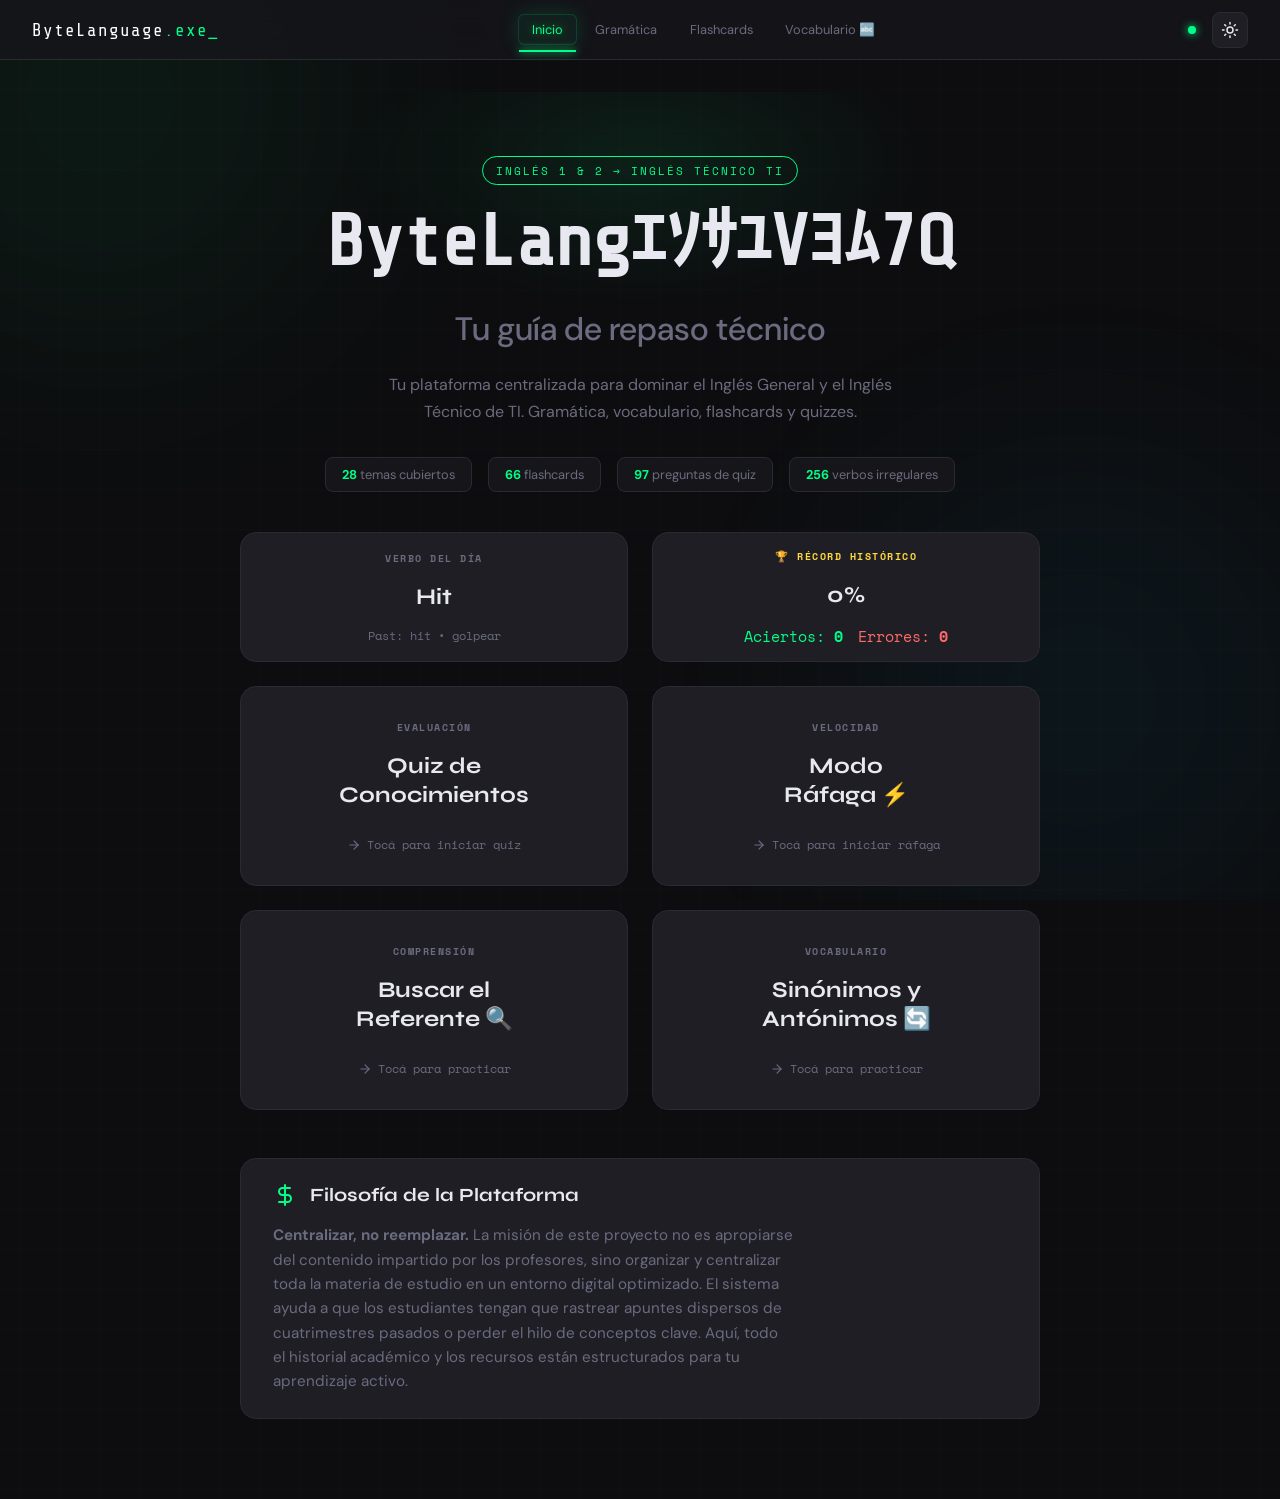
==== commit f907b2e4: "Add files via upload" ====
--- a/index.html
+++ b/index.html
@@ -267,9 +267,12 @@
     <div class="section-sub">Busca y explora verbos y términos técnicos</div>
     <button class="grammar-back-btn" style="display:inline-flex; align-items:center; gap:0.5rem; margin-bottom:1.5rem;" onclick="showSection('home')">← Volver al inicio</button>
 
-    <div class="verbs-controls" style="display:flex; gap:0.5rem; margin-bottom:1rem;" id="verbControls">
+    <div class="verbs-controls" style="display:flex; gap:0.5rem; margin-bottom:1rem; position:relative;" id="verbControls">
       <input class="verbs-search" type="text" placeholder="Buscar vocabulario... (ej: network, to buy)"
-        oninput="handleVerbSearch()" id="verbSearch" style="flex:1;">
+        oninput="handleVerbSearch()" id="verbSearch" style="flex:1; padding-right: 2.5rem;">
+      <button id="clearVerbSearchBtn" style="display:none; position:absolute; right:10px; top:50%; transform:translateY(-50%); background:none; border:none; color:var(--text-muted); cursor:pointer; padding:0.2rem;" onclick="clearVerbSearch()" title="Limpiar búsqueda">
+        <svg class="icon" xmlns="http://www.w3.org/2000/svg" viewBox="0 0 24 24" width="16" height="16" fill="none" stroke="currentColor" stroke-width="2" stroke-linecap="round" stroke-linejoin="round"><line x1="18" y1="6" x2="6" y2="18"></line><line x1="6" y1="6" x2="18" y2="18"></line></svg>
+      </button>
     </div>
 
     <div id="verbBackBar" class="verb-back-bar" style="display:none;">
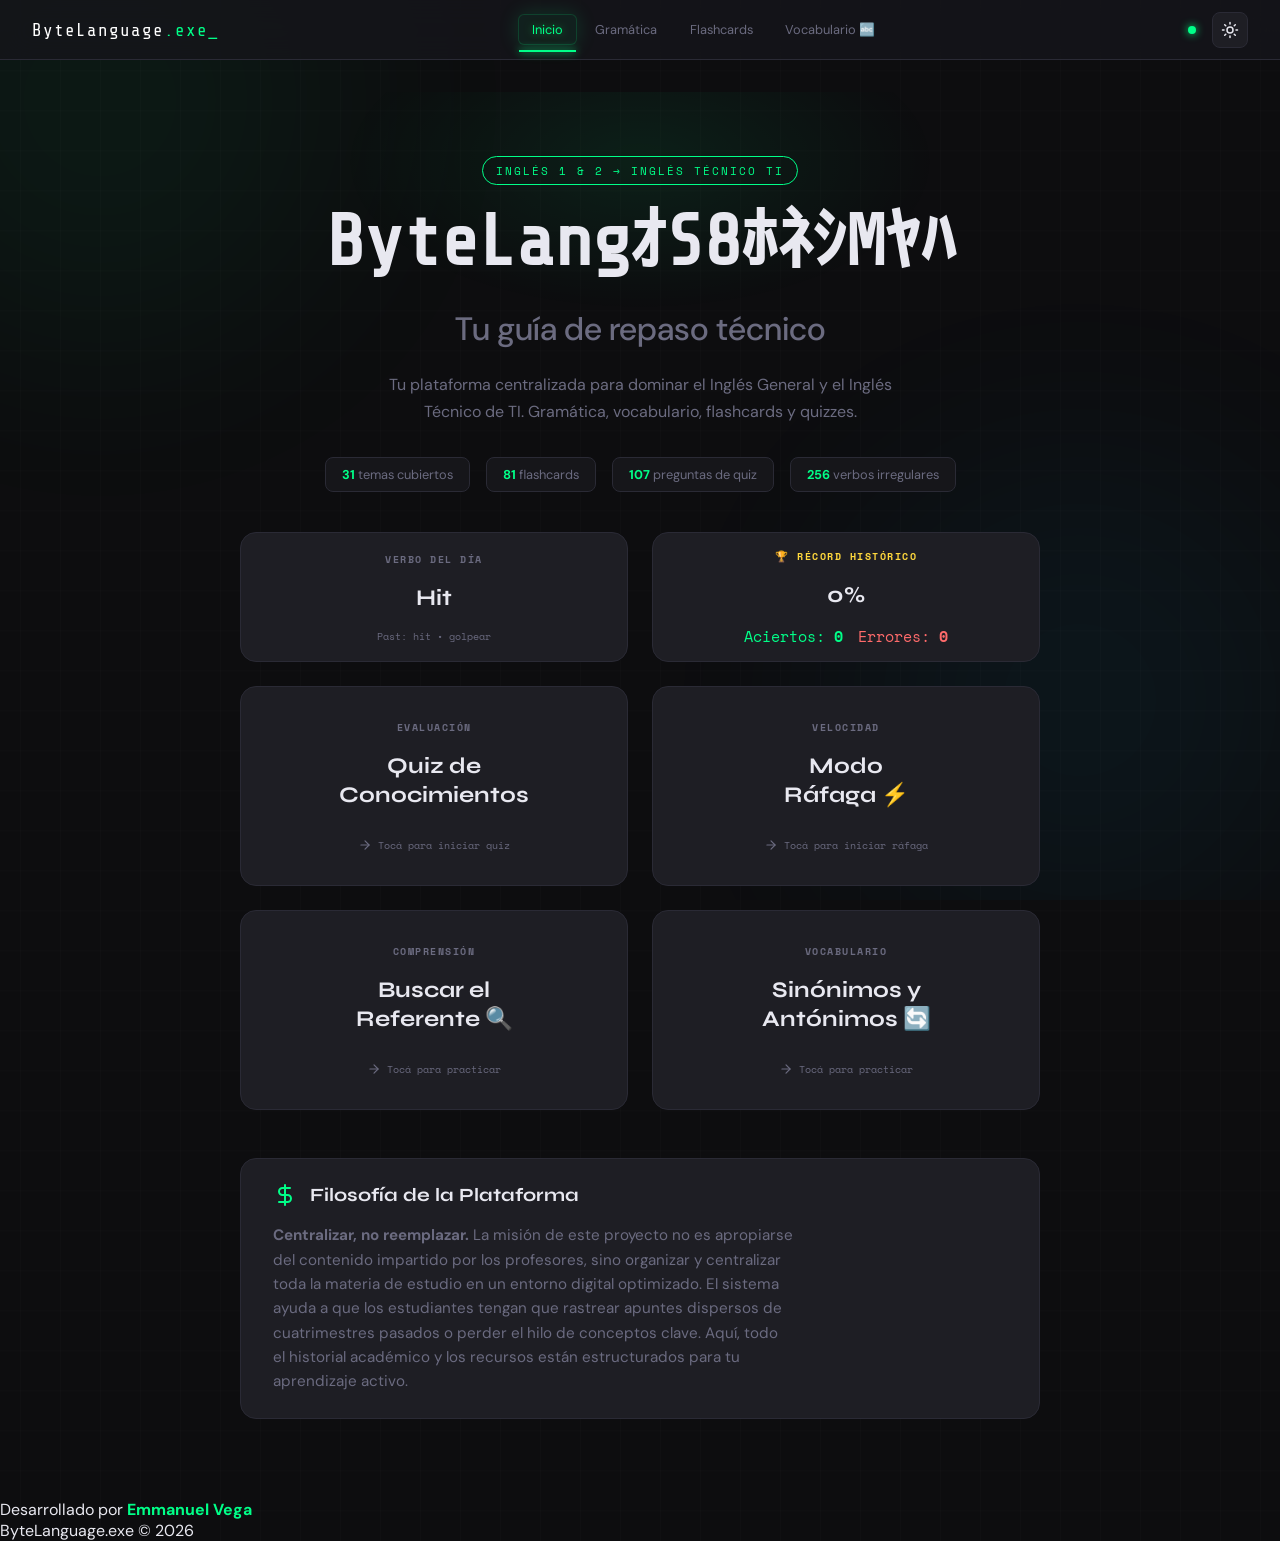
==== commit 5aa039f7: "Add files via upload" ====
--- a/index.html
+++ b/index.html
@@ -1,36 +1,80 @@
 <!DOCTYPE html>
 <html lang="es">
+<!-- 
+  ==============================================================================
+  ARCHIVO PRINCIPAL DE VISTA (INDEX.HTML)
+  ==============================================================================
+  Este archivo define toda la estructura y el contenido visual (DOM) de la Guía de Inglés.
+  Al ser una Single Page Application (SPA), todas las "pantallas" coexisten en este archivo
+  y se muestran u ocultan mediante JavaScript (app.js).
+  
+  Estructura Principal:
+  1. <head>: Metadatos, fuentes y enlaces a estilos CSS.
+  2. <header>: Barra de navegación estática en la parte superior.
+  3. <div class="section">: Cada uno de estos bloques representa una "pantalla" (Inicio, Gramática, etc.)
+  ==============================================================================
+-->
 
 <head>
+  <!-- Codificación de caracteres para aceptar tildes y ñ -->
   <meta charset="UTF-8">
+  <!-- Configuración para que se vea bien en dispositivos móviles (Responsive) -->
   <meta name="viewport" content="width=device-width, initial-scale=1.0">
+  <!-- Título que aparece en la pestaña del navegador -->
   <title>ByteLanguage.exe - Inglés Técnico</title>
+  
+  <!-- Importación de fuentes desde Google Fonts para el estilo "hacker/tech" -->
   <link
     href="https://fonts.googleapis.com/css2?family=Space+Mono:ital,wght@0,400;0,700;1,400&family=DM+Sans:wght@300;400;500;700&family=Syne:wght@700;800&family=Share+Tech+Mono&family=JetBrains+Mono:wght@400;700&family=VT323&display=swap"
     rel="stylesheet">
+    
+  <!-- Vinculación de la hoja de estilos principal (styles.css) -->
   <link rel="stylesheet" href="styles.css">
 
 </head>
 
 <body>
 
-  <!-- Esferas de influencia opuestas de fondo (Muy tenues) -->
+  <!-- 
+    ======================================================================
+    ESFERAS DE FONDO (Diseño visual)
+    Estas son las dos esferas brillantes que aparecen difuminadas en el fondo.
+    Se controlan puramente con CSS (.glow-spheres)
+    ====================================================================== 
+  -->
   <div class="glow-spheres">
     <div class="sphere sphere-green"></div>
     <div class="sphere sphere-blue"></div>
   </div>
 
+  <!-- 
+    ======================================================================
+    BARRA DE NAVEGACIÓN SUPERIOR (Header)
+    ====================================================================== 
+  -->
   <header>
+    <!-- Logo principal con animación de parpadeo en el guión bajo (_) -->
     <div class="logo">ByteLanguage<span class="hl">.exe</span><span class="blink">_</span></div>
+    <!-- 
+      Botones de navegación principal (para PC/Tablets).
+      En móviles estos botones se ocultan y se muestra la barra inferior.
+      Cada botón ejecuta la función showSection() de app.js para cambiar de pantalla.
+    -->
     <nav>
       <button class="nav-btn active" onclick="showSection('home')">Inicio</button>
       <button class="nav-btn" onclick="showSection('grammar')">Gramática</button>
       <button class="nav-btn" onclick="showSection('flashcards')">Flashcards</button>
       <button class="nav-btn" onclick="showSection('verbs')">Vocabulario 🔤</button>
     </nav>
+
+    <!-- Controles de estado y configuración (derecha del Header) -->
     <div style="display: flex; gap: 1rem; align-items: center;">
+      <!-- Punto verde de estado (Offline/Online), controlado por el Service Worker -->
       <div id="networkStatusDot" title="Conectado" style="width: 8px; height: 8px; border-radius: 50%; background: var(--accent); box-shadow: 0 0 8px var(--accent);"></div>
+      
+      <!-- Botón para alternar entre Tema Claro y Tema Oscuro -->
       <button class="toggle-mode" onclick="toggleMode()" title="Cambiar modo">
+        <!-- Icono inicial (Luna o Sol), se reemplaza en JS -->
         <svg class="icon" xmlns="http://www.w3.org/2000/svg" viewBox="0 0 24 24" width="18" height="18" fill="none"
           stroke="currentColor" stroke-width="2" stroke-linecap="round" stroke-linejoin="round">
           <circle cx="12" cy="12" r="4" />
@@ -41,22 +85,34 @@
     </div>
   </header>
 
-  <!-- HOME -->
+  <!-- 
+    ======================================================================
+    SECCIÓN 1: INICIO (HOME)
+    Es la pantalla principal (Dashboard) que ve el usuario al entrar.
+    ====================================================================== 
+  -->
   <div id="home" class="section active">
     <div class="hero">
       <div class="hero-tag">INGLÉS 1 & 2 → INGLÉS TÉCNICO TI</div>
 
+      <!-- Título principal con efecto Glitch (matriz hacker) -->
       <h1 style="font-family: var(--tech); letter-spacing: -1px;"><span class="matrix-glitch" id="main-hero-title" data-text="ByteLanguage.exe_">ByteLanguage<span class="hl">.exe</span><span class="blink" style="color: var(--accent);">_</span></span><br><span style="font-size: 0.45em; font-family: var(--sans); letter-spacing: 0; text-transform: none; color: var(--text-muted); font-weight: 500;">Tu guía de repaso técnico</span></h1>
       <p>Tu plataforma centralizada para dominar el Inglés General y el Inglés Técnico de TI. Gramática, vocabulario, flashcards y quizzes.</p>
+      
+      <!-- Fila de Estadísticas Rápidas (Se rellenan automáticamente desde app.js al iniciar) -->
       <div class="stats-row">
         <div class="stat-chip"><b id="stat-topics">0</b> temas cubiertos</div>
         <div class="stat-chip"><b id="stat-flashcards">0</b> flashcards</div>
         <div class="stat-chip"><b id="stat-quiz">0</b> preguntas de quiz</div>
         <div class="stat-chip"><b id="stat-verbs">0</b> verbos irregulares</div>
       </div>
-      <!-- Eliminated offline-notice banner -->
-
-      <!-- TARJETAS DE ACCESO RÁPIDO (ACTIVIDADES) -->
+
+      <!-- 
+        =========================================================
+        CUADRÍCULA DE ACCESO RÁPIDO Y MINIJUEGOS
+        Contiene accesos directos al "Verbo del día", Quiz, etc.
+        ========================================================= 
+      -->
       <div class="quick-access-grid">
         <div class="qa-card" id="daily-verb-card" style="cursor: default; height: 130px;">
           <div class="qa-category">VERBO DEL DÍA</div>
@@ -146,14 +202,23 @@
     </div>
   </div>
 
-  <!-- GRAMMAR -->
+  <!-- 
+    ======================================================================
+    SECCIÓN 2: GRAMÁTICA (GRAMMAR)
+    Muestra la lista de temas a la izquierda y el contenido a la derecha.
+    ====================================================================== 
+  -->
   <div id="grammar" class="section">
     <div class="section-title">Gramática</div>
     <div class="section-sub">Seleccioná un tema de la lista para leerlo en modo concentración</div>
     <button class="grammar-back-btn" style="display:inline-flex; align-items:center; gap:0.5rem; margin-bottom:1.5rem;" onclick="showSection('home')">← Volver al inicio</button>
 
+    <!-- Layout Master-Detail (Lista lateral + Panel principal) -->
     <div class="grammar-book-layout">
+      
+      <!-- Panel Lateral (Izquierda) -->
       <div class="grammar-sidebar">
+        <!-- Leyenda de colores explicativa que queda pegada arriba (sticky) -->
         <div class="grammar-legend"
           style="position: sticky; top: 0; z-index: 10; padding: 1rem; background: var(--surface); border-bottom: 1px solid var(--border); font-size: 0.8rem; margin: 0; border-radius: 0; box-shadow: 0 4px 10px rgba(0,0,0,0.2);">
           <strong style="display:block; margin-bottom: 0.5rem; color: var(--text-muted);">
@@ -181,9 +246,14 @@
                 style="color:var(--text-muted); font-size:0.75rem;">CUC</span></div>
           </div>
         </div>
+        
+        <!-- Aquí app.js (renderTopics) inyecta la lista de temas (<li>) -->
         <ul id="grammarTopicList"></ul>
       </div>
+
+      <!-- Panel Principal (Derecha) -->
       <div class="grammar-content" id="grammarContentArea">
+        <!-- Pantalla vacía inicial antes de seleccionar un tema -->
         <div class="grammar-empty-state">
           <span class="empty-icon">
             <svg class="icon" xmlns="http://www.w3.org/2000/svg" viewBox="0 0 24 24" width="64" height="64" fill="none"
@@ -198,24 +268,38 @@
     </div>
   </div>
 
-  <!-- FLASHCARDS -->
+  <!-- 
+    ======================================================================
+    SECCIÓN 3: FLASHCARDS (Tarjetas de Memoria)
+    ====================================================================== 
+  -->
   <div id="flashcards" class="section">
     <div class="section-title">Flashcards</div>
     <div class="section-sub">Tocá cada tarjeta para ver la respuesta</div>
     <button class="grammar-back-btn" style="display:inline-flex; align-items:center; gap:0.5rem; margin-bottom:1.5rem;" onclick="showSection('home')">← Volver al inicio</button>
+    
+    <!-- Controles (Filtros y Barajar) se inyectan acá vía app.js -->
     <div class="fc-controls" id="fcControls"></div>
+    <!-- Cuadrícula donde caen todas las tarjetas animadas -->
     <div class="flashcards-grid" id="flashcardsGrid"></div>
   </div>
 
-  <!-- QUIZ -->
+  <!-- 
+    ======================================================================
+    SECCIÓN 4: QUIZ (Examen de Opción Múltiple)
+    ====================================================================== 
+  -->
   <div id="quiz" class="section">
     <div class="section-title">Quiz</div>
     <div class="section-sub">Poné a prueba lo que sabés</div>
     <button class="grammar-back-btn" style="display:inline-flex; align-items:center; gap:0.5rem; margin-bottom:1.5rem;" onclick="showSection('home')">← Volver al inicio</button>
+    
     <div class="quiz-controls" id="quizControls">
-      <!-- Filter injected by JS -->
-    </div>
+      <!-- Filtro inyectado por JS -->
+    </div>
+    
     <div class="quiz-wrapper">
+      <!-- Cabecera del Quiz (Contador, Barra de Progreso y Puntaje) -->
       <div class="quiz-header">
         <span class="quiz-count" id="quizCount">1 / 20</span>
         <div class="quiz-progress-bar">
@@ -223,11 +307,16 @@
         </div>
         <span class="quiz-score-badge" id="quizScore">✓ 0</span>
       </div>
+      <!-- Aquí cae la tarjeta dinámica de la pregunta actual (vía JS) -->
       <div id="quizContainer"></div>
     </div>
   </div>
 
-  <!-- REFERENT EXERCISE -->
+  <!-- 
+    ======================================================================
+    SECCIÓN 5: MINIJUEGO - BUSCAR EL REFERENTE
+    ====================================================================== 
+  -->
   <div id="referent-ex" class="section">
     <div class="section-title">Buscar el Referente</div>
     <div class="section-sub">Encontrá a qué palabra o idea apunta el pronombre subrayado.</div>
@@ -240,11 +329,16 @@
         </div>
         <span class="quiz-score-badge" id="refScore">✓ 0</span>
       </div>
+      <!-- Pregunta dinámica inyectada vía JS -->
       <div id="referentContainer"></div>
     </div>
   </div>
 
-  <!-- SYNONYM/ANTONYM EXERCISE -->
+  <!-- 
+    ======================================================================
+    SECCIÓN 6: MINIJUEGO - SINÓNIMOS Y ANTÓNIMOS
+    ====================================================================== 
+  -->
   <div id="synonym-ex" class="section">
     <div class="section-title">Sinónimos y Antónimos</div>
     <div class="section-sub">Ampliá tu vocabulario técnico identificando la relación correcta.</div>
@@ -257,15 +351,22 @@
         </div>
         <span class="quiz-score-badge" id="synScore">✓ 0</span>
       </div>
+      <!-- Pregunta dinámica inyectada vía JS -->
       <div id="synonymContainer"></div>
     </div>
   </div>
 
-  <!-- VOCABULARY SECTION -->
+  <!-- 
+    ======================================================================
+    SECCIÓN 7: BIBLIOTECA DE VOCABULARIO (VERBOS)
+    ====================================================================== 
+  -->
   <div id="verbs" class="section">
     <div class="section-title">Biblioteca de Vocabulario</div>
     <div class="section-sub">Busca y explora verbos y términos técnicos</div>
     <button class="grammar-back-btn" style="display:inline-flex; align-items:center; gap:0.5rem; margin-bottom:1.5rem;" onclick="showSection('home')">← Volver al inicio</button>
+
+    <!-- Barra de búsqueda superior -->
 
     <div class="verbs-controls" style="display:flex; gap:0.5rem; margin-bottom:1rem; position:relative;" id="verbControls">
       <input class="verbs-search" type="text" placeholder="Buscar vocabulario... (ej: network, to buy)"
@@ -280,14 +381,20 @@
       <span class="verb-cat-label"></span>
     </div>
 
+    <!-- Contenedor dinámico principal donde se dibujan las categorías o la lista filtrada -->
     <div class="verbs-accordion-wrap" id="verbsBody">
-      <!-- Verbs or Categories will be injected here -->
-    </div>
-  </div>
-
-  <!-- GRAMMAR BLAST (RÁFAGA DE GRAMÁTICA) -->
+      <!-- Los verbos o las categorías se inyectan acá vía JS -->
+    </div>
+  </div>
+
+  <!-- 
+    ======================================================================
+    SECCIÓN 8: MODO RÁFAGA (VERB BLAST)
+    Juego interactivo con múltiples pantallas (Configuración, Juego, Resultado).
+    ====================================================================== 
+  -->
   <div id="blast" class="section">
-    <!-- GPU Accelerated Flash Overlays -->
+    <!-- Capas de efectos visuales aceleradas por hardware (Pantallazos de error/acierto) -->
     <div class="vb-flash-overlay" id="vb-flash-overlay"></div>
     <div id="vb-penalty-float" class="vb-penalty-float" style="display:none;">-1s</div>
 
@@ -295,7 +402,7 @@
     <div class="section-sub" id="vb-section-subtitle">Gramática, verbos y reflejos a máxima velocidad</div>
     <button class="grammar-back-btn" style="display:inline-flex; align-items:center; gap:0.5rem; margin-bottom:1.5rem;" onclick="showSection('home')">← Volver al inicio</button>
 
-    <!-- START SCREEN -->
+    <!-- [PANTALLA 1] Menú de configuración inicial -->
     <div id="vb-start-screen" class="vb-screen active fade-in">
       <div class="vb-card vb-glass">
         <div class="vb-hero-icon">⚡</div>
@@ -367,14 +474,15 @@
       </div>
     </div>
 
-    <!-- GAME ACTIVE SCREEN -->
+    <!-- [PANTALLA 2] Juego Activo (Pantalla principal mientras se juega) -->
     <div id="vb-game-screen" class="vb-screen fade-in" style="display:none;">
-      <!-- Timer bar container -->
+      <!-- Barra de tiempo (visual) que se va achicando -->
       <div class="vb-timer-wrap">
         <div id="vb-timer-bar" class="vb-timer-bar"></div>
         <div id="vb-timer-icon" class="vb-timer-icon" style="display:none;"></div>
       </div>
 
+      <!-- Cabecera del juego: Racha actual y tiempo numérico -->
       <div class="vb-game-header">
         <div class="vb-streak" id="vb-streak-counter">
           <span class="vb-streak-icon" id="vb-streak-icon-lbl">🔥</span> <span id="vb-streak-text-lbl">Racha</span>:
@@ -397,19 +505,20 @@
           <div class="vb-mobile-tip" style="margin-top: 0.8rem;">Presioná Enter para enviar</div>
         </div>
 
-        <!-- Options format (buttons) -->
+        <!-- Diseño alternativo 2: Botones de opciones (Inyectados por JS) -->
         <div class="vb-options-grid" id="vb-options-container" style="display:none;">
           <!-- Options will be injected by JS -->
         </div>
       </div>
     </div>
 
-    <!-- GAME OVER SCREEN -->
+    <!-- [PANTALLA 3] Resultados (Game Over) -->
     <div id="vb-over-screen" class="vb-screen fade-in" style="display:none;">
       <div class="vb-card vb-glass">
         <div class="vb-game-over-icon" id="vb-over-icon">💥</div>
         <h2 class="vb-game-over-title" id="vb-over-title">FIN DE LA RÁFAGA</h2>
 
+        <!-- Banner motivacional si se rompe el récord -->
         <div id="vb-over-new-record" class="vb-new-record-banner" style="display:none;">
           🏆 ¡NUEVO RÉCORD PERSONAL!
         </div>
@@ -441,6 +550,18 @@
       </div>
     </div>
   </div>
+
+  <!-- 
+    ======================================================================
+    FOOTER (Créditos)
+    ====================================================================== 
+  -->
+  <footer class="app-footer">
+    <div class="footer-content">
+      <p>Desarrollado por <strong style="color: var(--accent);">Emmanuel Vega</strong></p>
+      <p class="footer-sub">ByteLanguage.exe &copy; 2026</p>
+    </div>
+  </footer>
 
   <div class="mobile-nav">
     <button class="mob-btn active" onclick="showSection('home')">
--- a/styles.css
+++ b/styles.css
@@ -1,32 +1,50 @@
+﻿/* ==============================================================================
+ * HOJA DE ESTILOS PRINCIPAL (STYLES.CSS)
+ * ==============================================================================
+ * Este archivo controla toda la apariencia visual de la aplicaciÃ³n.
+ * 
+ * ARQUITECTURA DEL ARCHIVO:
+ * 1. Variables CSS (:root): Colores, fuentes y medidas globales.
+ * 2. Temas (Tema Claro/Oscuro): Sobrescritura de variables.
+ * 3. Reset y Base: Estilos generales del 'body' y tipografÃ­a.
+ * 4. Componentes Globales: Header, NavegaciÃ³n, Botones.
+ * 5. Layouts EspecÃ­ficos: Inicio, GramÃ¡tica, Flashcards, Quiz.
+ * 6. Animaciones (@keyframes): Transiciones fluidas.
+ * 7. Media Queries (Responsive): AdaptaciÃ³n a celulares y tablets.
+ * ============================================================================== */
+
+/* ---- 1. VARIABLES GLOBALES (Tema Oscuro por defecto) ---- */
 :root {
-  --bg: #0d0d0f;
-  --surface: #16161a;
-  --surface2: #1e1e24;
-  --border: #2a2a35;
-  --accent: #00ff88;
-  --accent2: #00bfff;
-  --accent3: #ff6b6b;
-  --accent4: #ffd93d;
-  --text: #e8e8f0;
-  --text-muted: #6b6b80;
-  --mono: 'Space Mono', monospace;
-  --sans: 'DM Sans', sans-serif;
-  --display: 'Syne', sans-serif;
-  --tech: 'Share Tech Mono', monospace;
-  --radius: 12px;
-  --mode: dark;
-}
-
+  --bg: #0d0d0f;          /* Fondo principal oscuro */
+  --surface: #16161a;     /* Color de tarjetas y contenedores (primer nivel) */
+  --surface2: #1e1e24;    /* Color de tarjetas elevadas (segundo nivel) */
+  --border: #2a2a35;      /* Color de las lÃ­neas separadoras y bordes */
+  --accent: #00ff88;      /* Verde neÃ³n principal */
+  --accent2: #00bfff;     /* Azul neÃ³n secundario */
+  --accent3: #ff6b6b;     /* Rojo (para errores o antÃ³nimos) */
+  --accent4: #ffd93d;     /* Amarillo (para advertencias o sinÃ³nimos) */
+  --text: #e8e8f0;        /* Texto principal (blanco roto) */
+  --text-muted: #6b6b80;  /* Texto secundario (grisÃ¡ceo) */
+  --mono: 'Space Mono', monospace;          /* Fuente para cÃ³digo o nÃºmeros */
+  --sans: 'DM Sans', sans-serif;            /* Fuente principal de lectura */
+  --display: 'Syne', sans-serif;            /* Fuente gruesa para TÃ­tulos grandes */
+  --tech: 'Share Tech Mono', monospace;     /* Fuente estilo hacker */
+  --radius: 12px;         /* Curvatura general de las esquinas */
+  --mode: dark;           /* Variable auxiliar para saber el estado */
+}
+
+/* ---- 2. TEMA CLARO (Sobrescritura de Variables) ---- */
+/* Cuando el body tiene la clase 'light-mode', estas variables reemplazan a las de :root */
 .light-mode {
-  --bg: #f0f0f7;
-  --surface: #ffffff;
-  --surface2: #e8e8f2;
-  --border: #d0d0e0;
-  --accent: #00bfff;
+  --bg: #f0f0f7;          /* Fondo gris clarito */
+  --surface: #ffffff;     /* Tarjetas blancas */
+  --surface2: #e8e8f2;    /* Cajas destacadas gris claro */
+  --border: #d0d0e0;      /* Bordes mÃ¡s oscuros para contraste */
+  --accent: #00bfff;      /* Se cambia el verde por azul para mejor visibilidad en blanco */
   --accent2: #00aaff;
-  --accent3: #cc3333;
-  --accent4: #cc9900;
-  --text: #1a1a2e;
+  --accent3: #cc3333;     /* Rojo mÃ¡s oscuro */
+  --accent4: #cc9900;     /* Amarillo mÃ¡s oscuro */
+  --text: #1a1a2e;        /* Texto principal casi negro */
   --text-muted: #6b6b80;
 }
 
@@ -52,6 +70,10 @@
   border: 1px solid rgba(0, 191, 255, 0.3);
 }
 
+/* ==========================================================================
+   3. RESET Y BASE (Estilos Globales)
+   Resetea mÃ¡rgenes y configura el comportamiento general del body.
+   ========================================================================== */
 * {
   margin: 0;
   padding: 0;
@@ -77,7 +99,10 @@
   overflow-x: clip;
 }
 
-/* ---- GLOW SPHERES ---- */
+/* ==========================================================================
+   4. EFECTOS VISUALES GLOBALES (GLOW SPHERES)
+   Esferas animadas que quedan fijas en el fondo de toda la aplicaciÃ³n.
+   ========================================================================== */
 .glow-spheres {
   position: fixed;
   top: 0;
@@ -86,7 +111,7 @@
   height: 100vh;
   height: 100dvh;
   z-index: -2;
-  /* Detrás de todo */
+  /* DetrÃ¡s de todo */
   pointer-events: none;
   overflow: hidden;
 }
@@ -126,7 +151,10 @@
   }
 }
 
-/* ---- HEADER ---- */
+/* ==========================================================================
+   5. NAVEGACIÃ“N Y COMPONENTES SUPERIORES (HEADER)
+   Barra pegajosa (sticky) superior con efecto cristal (backdrop-filter).
+   ========================================================================== */
 header {
   position: sticky;
   top: 0;
@@ -281,7 +309,7 @@
   animation: matrixGlowGlitch 3.5s infinite;
 }
 
-/* ESTADO SIN CONEXIÓN (OFFLINE) - EFECTO CONGELADO */
+/* ESTADO SIN CONEXIÃ“N (OFFLINE) - EFECTO CONGELADO */
 body.is-offline .matrix-glitch {
   animation: none !important;
   text-shadow: 4px 0 var(--accent), -4px 0 #ff00c8 !important;
@@ -300,7 +328,7 @@
   color: #ff00c8 !important;
 }
 
-/* FIN ESTADO SIN CONEXIÓN */
+/* FIN ESTADO SIN CONEXIÃ“N */
 
 @keyframes matrixGlowGlitch {
 
@@ -461,7 +489,7 @@
 
 .qa-action {
   font-family: var(--mono);
-  font-size: 0.75rem;
+  font-size: 0.65rem;
   color: var(--text-muted);
   display: flex;
   align-items: center;
@@ -526,7 +554,7 @@
 
 .section-sub {
   color: var(--text-muted);
-  font-size: 0.9rem;
+  font-size: 0.8rem;
   margin-bottom: 2rem;
 }
 
@@ -739,7 +767,7 @@
 /* Formula box */
 .formula {
   font-family: var(--mono);
-  font-size: 0.75rem;
+  font-size: 0.65rem;
   background: var(--surface2);
   border-left: 3px solid var(--accent);
   padding: 0.5rem 0.8rem;
@@ -876,7 +904,7 @@
 }
 
 .analogy-text {
-  font-size: 0.9rem;
+  font-size: 0.8rem;
   line-height: 1.7;
   color: var(--text);
   margin: 0;
@@ -969,7 +997,7 @@
 }
 
 .fc-question {
-  font-size: 0.9rem;
+  font-size: 0.8rem;
   font-weight: 600;
   line-height: 1.4;
 }
@@ -1059,7 +1087,7 @@
 
 .quiz-score-badge {
   font-family: var(--mono);
-  font-size: 0.75rem;
+  font-size: 0.65rem;
   background: var(--surface2);
   padding: 0.3rem 0.7rem;
   border-radius: 6px;
@@ -1139,7 +1167,7 @@
   border-radius: 8px;
   padding: 0.9rem 1.2rem;
   cursor: pointer;
-  font-size: 0.9rem;
+  font-size: 0.8rem;
   transition: border-color 0.18s, background 0.18s, transform 0.12s;
   text-align: left;
   color: var(--text);
@@ -1260,7 +1288,7 @@
   border-radius: 8px;
   font-family: var(--sans);
   font-weight: 700;
-  font-size: 0.9rem;
+  font-size: 0.8rem;
   cursor: pointer;
   display: none;
   margin-top: 0.8rem;
@@ -1368,7 +1396,7 @@
   padding: 0.7rem 1rem;
   color: var(--text);
   font-family: var(--sans);
-  font-size: 0.9rem;
+  font-size: 0.8rem;
   margin-bottom: 1rem;
   outline: none;
   transition: border-color 0.2s;
@@ -1386,7 +1414,7 @@
   margin: 0 auto;
 }
 
-/* Back bar for verb category view — stays above the scrollable list */
+/* Back bar for verb category view â€” stays above the scrollable list */
 .verb-back-bar {
   display: flex;
   align-items: center;
@@ -2208,7 +2236,7 @@
 }
 
 /* ============================================================
-   RÁFAGA DE VERBOS (VERB BLAST) STYLES
+   RÃFAGA DE VERBOS (VERB BLAST) STYLES
    ============================================================ */
 
 /* GPU Accelerated Feedback Flash Overlay */
@@ -2344,7 +2372,7 @@
 /* Difficulty Selector */
 .vb-difficulty-title {
   font-family: var(--sans);
-  font-size: 0.9rem;
+  font-size: 0.8rem;
   font-weight: bold;
   color: var(--text);
   margin-bottom: 0.8rem;
@@ -2381,7 +2409,7 @@
 
 .vb-diff-btn .diff-time {
   font-family: var(--mono);
-  font-size: 0.75rem;
+  font-size: 0.65rem;
   color: var(--text-muted);
   opacity: 0.8;
 }
@@ -2415,7 +2443,7 @@
   font-family: var(--sans);
   font-size: 1.05rem;
   font-weight: bold;
-  padding: 1rem 2rem;
+  padding: 0.6rem 1.5rem;
   border-radius: var(--radius);
   cursor: pointer;
   transition: all 0.3s cubic-bezier(0.16, 1, 0.3, 1);
@@ -2504,7 +2532,7 @@
   margin-bottom: 1.2rem;
 }
 
-/* Llama de racha / badge neón */
+/* Llama de racha / badge neÃ³n */
 .vb-streak {
   background: rgba(0, 255, 136, 0.08);
   border: 1px solid rgba(0, 255, 136, 0.2);
@@ -2512,7 +2540,7 @@
   padding: 0.5rem 1.2rem;
   border-radius: 30px;
   font-family: var(--mono);
-  font-size: 0.9rem;
+  font-size: 0.8rem;
   font-weight: bold;
   box-shadow: 0 0 15px rgba(0, 255, 136, 0.15);
   animation: pulseStreak 1.5s infinite alternate ease-in-out;
@@ -2596,7 +2624,7 @@
 
 .vb-mobile-tip {
   font-family: var(--sans);
-  font-size: 0.75rem;
+  font-size: 0.65rem;
   color: var(--text-muted);
   opacity: 0.7;
 }
@@ -2670,7 +2698,7 @@
 
 .vb-result-label {
   font-family: var(--sans);
-  font-size: 0.75rem;
+  font-size: 0.65rem;
   color: var(--text-muted);
   text-transform: uppercase;
 }
@@ -2690,7 +2718,7 @@
   text-align: left;
   max-width: 480px;
   margin: 0 auto 2.5rem;
-  font-size: 0.9rem;
+  font-size: 0.8rem;
   line-height: 1.6;
 }
 
@@ -2888,7 +2916,7 @@
   padding: 0.5rem 1.2rem;
   border-radius: 30px;
   font-family: var(--mono);
-  font-size: 0.9rem;
+  font-size: 0.8rem;
   font-weight: bold;
   margin-left: 0.5rem;
   box-shadow: 0 0 15px rgba(255, 107, 107, 0.15);
@@ -2921,4 +2949,31 @@
     transform: translate(-50%, -50%) scale(1.1);
   }
 
-  100% {}+  100% {}
+/* ==========================================================================
+   FOOTER (CRÉDITOS)
+   ========================================================================== */
+.app-footer {
+  text-align: center;
+  padding: 3rem 1rem 6rem 1rem; /* Mucho padding abajo para que no lo tape la nav móvil */
+  color: var(--text-muted);
+  font-family: var(--sans);
+  font-size: 0.8rem;
+  opacity: 0.8;
+}
+
+.footer-content {
+  background: var(--surface2);
+  display: inline-block;
+  padding: 0.6rem 1.5rem;
+  border-radius: 50px;
+  border: 1px solid var(--border);
+  box-shadow: 0 4px 15px rgba(0,0,0,0.2);
+}
+
+.footer-sub {
+  font-family: var(--mono);
+  font-size: 0.65rem;
+  margin-top: 0.3rem;
+  letter-spacing: 1px;
+}
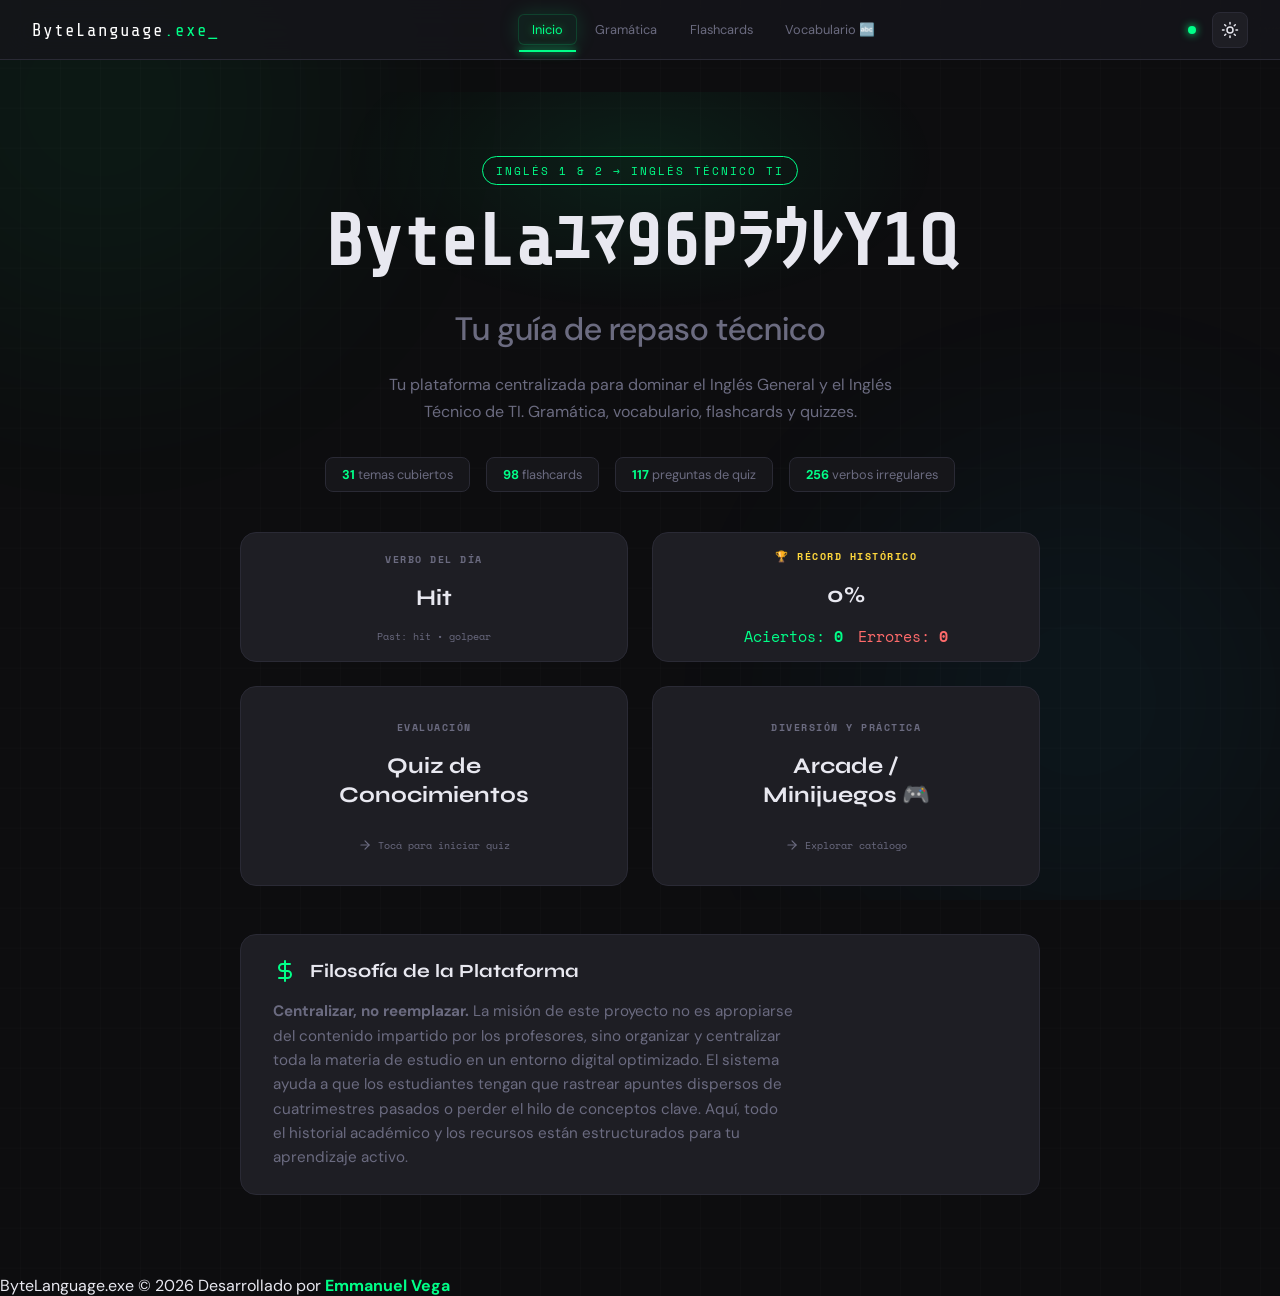
==== commit a4746af8: "Add files via upload" ====
--- a/index.html
+++ b/index.html
@@ -143,39 +143,15 @@
           </div>
         </div>
 
-        <div class="qa-card hover-blue" onclick="showSection('blast')">
-          <div class="qa-category">VELOCIDAD</div>
-          <div class="qa-title">Modo<br>Ráfaga ⚡</div>
+        <div class="qa-card hover-blue" onclick="showSection('minigames')">
+          <div class="qa-category">DIVERSIÓN Y PRÁCTICA</div>
+          <div class="qa-title">Arcade /<br>Minijuegos 🎮</div>
           <div class="qa-action">
             <svg xmlns="http://www.w3.org/2000/svg" viewBox="0 0 24 24" width="14" height="14" fill="none" stroke="currentColor" stroke-width="2" stroke-linecap="round" stroke-linejoin="round">
               <path d="M5 12h14"></path>
               <path d="M12 5l7 7-7 7"></path>
             </svg>
-            Tocá para iniciar ráfaga
-          </div>
-        </div>
-
-        <div class="qa-card hover-pink" onclick="showSection('referent-ex')">
-          <div class="qa-category">COMPRENSIÓN</div>
-          <div class="qa-title">Buscar el<br>Referente 🔍</div>
-          <div class="qa-action">
-            <svg xmlns="http://www.w3.org/2000/svg" viewBox="0 0 24 24" width="14" height="14" fill="none" stroke="currentColor" stroke-width="2" stroke-linecap="round" stroke-linejoin="round">
-              <path d="M5 12h14"></path>
-              <path d="M12 5l7 7-7 7"></path>
-            </svg>
-            Tocá para practicar
-          </div>
-        </div>
-
-        <div class="qa-card hover-yellow" onclick="showSection('synonym-ex')">
-          <div class="qa-category">VOCABULARIO</div>
-          <div class="qa-title">Sinónimos y<br>Antónimos 🔄</div>
-          <div class="qa-action">
-            <svg xmlns="http://www.w3.org/2000/svg" viewBox="0 0 24 24" width="14" height="14" fill="none" stroke="currentColor" stroke-width="2" stroke-linecap="round" stroke-linejoin="round">
-              <path d="M5 12h14"></path>
-              <path d="M12 5l7 7-7 7"></path>
-            </svg>
-            Tocá para practicar
+            Explorar catálogo
           </div>
         </div>
       </div>
@@ -199,6 +175,55 @@
           estructurados para tu aprendizaje activo.
         </p>
       </div>
+    </div>
+  </div>
+
+  <!-- 
+    ======================================================================
+    SECCIÓN MINIJUEGOS (ARCADE)
+    ====================================================================== 
+  -->
+  <div id="minigames" class="section">
+    <div class="section-title">Arcade / Minijuegos</div>
+    <div class="section-sub">Elegí un minijuego rápido para entrenar tus reflejos y memoria</div>
+    <button class="grammar-back-btn" style="display:inline-flex; align-items:center; gap:0.5rem; margin-bottom:1.5rem;" onclick="showSection('home')">← Volver al inicio</button>
+    
+    <div class="quick-access-grid">
+        <div class="qa-card hover-blue" onclick="showSection('blast')">
+          <div class="qa-category">VELOCIDAD</div>
+          <div class="qa-title">Modo<br>Ráfaga ⚡</div>
+          <div class="qa-action">
+            <svg xmlns="http://www.w3.org/2000/svg" viewBox="0 0 24 24" width="14" height="14" fill="none" stroke="currentColor" stroke-width="2" stroke-linecap="round" stroke-linejoin="round">
+              <path d="M5 12h14"></path>
+              <path d="M12 5l7 7-7 7"></path>
+            </svg>
+            Tocá para iniciar ráfaga
+          </div>
+        </div>
+
+        <div class="qa-card hover-pink" onclick="showSection('referent-ex')">
+          <div class="qa-category">COMPRENSIÓN</div>
+          <div class="qa-title">Buscar el<br>Referente 🔍</div>
+          <div class="qa-action">
+            <svg xmlns="http://www.w3.org/2000/svg" viewBox="0 0 24 24" width="14" height="14" fill="none" stroke="currentColor" stroke-width="2" stroke-linecap="round" stroke-linejoin="round">
+              <path d="M5 12h14"></path>
+              <path d="M12 5l7 7-7 7"></path>
+            </svg>
+            Tocá para practicar
+          </div>
+        </div>
+
+        <div class="qa-card hover-yellow" onclick="showSection('synonym-ex')">
+          <div class="qa-category">VOCABULARIO</div>
+          <div class="qa-title">Sinónimos y<br>Antónimos 🔄</div>
+          <div class="qa-action">
+            <svg xmlns="http://www.w3.org/2000/svg" viewBox="0 0 24 24" width="14" height="14" fill="none" stroke="currentColor" stroke-width="2" stroke-linecap="round" stroke-linejoin="round">
+              <path d="M5 12h14"></path>
+              <path d="M12 5l7 7-7 7"></path>
+            </svg>
+            Tocá para practicar
+          </div>
+        </div>
     </div>
   </div>
 
@@ -319,8 +344,8 @@
   -->
   <div id="referent-ex" class="section">
     <div class="section-title">Buscar el Referente</div>
-    <div class="section-sub">Encontrá a qué palabra o idea apunta el pronombre subrayado.</div>
-    <button class="grammar-back-btn" style="display:inline-flex; align-items:center; gap:0.5rem; margin-bottom:1.5rem;" onclick="showSection('home')">← Volver al inicio</button>
+    <div class="section-sub">Encontrá a qué o a quién hace referencia la palabra subrayada.</div>
+    <button class="grammar-back-btn" style="display:inline-flex; align-items:center; gap:0.5rem; margin-bottom:1.5rem;" onclick="showSection('minigames')">← Volver a Minijuegos</button>
     <div class="quiz-wrapper">
       <div class="quiz-header">
         <span class="quiz-count" id="refCount">1 / 10</span>
@@ -342,7 +367,7 @@
   <div id="synonym-ex" class="section">
     <div class="section-title">Sinónimos y Antónimos</div>
     <div class="section-sub">Ampliá tu vocabulario técnico identificando la relación correcta.</div>
-    <button class="grammar-back-btn" style="display:inline-flex; align-items:center; gap:0.5rem; margin-bottom:1.5rem;" onclick="showSection('home')">← Volver al inicio</button>
+    <button class="grammar-back-btn" style="display:inline-flex; align-items:center; gap:0.5rem; margin-bottom:1.5rem;" onclick="showSection('minigames')">← Volver a Minijuegos</button>
     <div class="quiz-wrapper">
       <div class="quiz-header">
         <span class="quiz-count" id="synCount">1 / 10</span>
@@ -400,7 +425,7 @@
 
     <div class="section-title">Modo Ráfaga ⚡</div>
     <div class="section-sub" id="vb-section-subtitle">Gramática, verbos y reflejos a máxima velocidad</div>
-    <button class="grammar-back-btn" style="display:inline-flex; align-items:center; gap:0.5rem; margin-bottom:1.5rem;" onclick="showSection('home')">← Volver al inicio</button>
+    <button class="grammar-back-btn" style="display:inline-flex; align-items:center; gap:0.5rem; margin-bottom:1.5rem;" onclick="showSection('minigames')">← Volver a Minijuegos</button>
 
     <!-- [PANTALLA 1] Menú de configuración inicial -->
     <div id="vb-start-screen" class="vb-screen active fade-in">
@@ -558,8 +583,10 @@
   -->
   <footer class="app-footer">
     <div class="footer-content">
-      <p>Desarrollado por <strong style="color: var(--accent);">Emmanuel Vega</strong></p>
-      <p class="footer-sub">ByteLanguage.exe &copy; 2026</p>
+      <p class="footer-text">
+        <span class="default-text">ByteLanguage.exe &copy; 2026</span>
+        <span class="hover-text">Desarrollado por <strong style="color: var(--accent);">Emmanuel Vega</strong></span>
+      </p>
     </div>
   </footer>
 
--- a/styles.css
+++ b/styles.css
@@ -1,4 +1,4 @@
-﻿/* ==============================================================================
+/* ==============================================================================
  * HOJA DE ESTILOS PRINCIPAL (STYLES.CSS)
  * ==============================================================================
  * Este archivo controla toda la apariencia visual de la aplicaciÃ³n.
@@ -2965,15 +2965,41 @@
 .footer-content {
   background: var(--surface2);
   display: inline-block;
-  padding: 0.6rem 1.5rem;
+  padding: 0.3rem 1rem; /* Padding mucho más pequeño */
   border-radius: 50px;
   border: 1px solid var(--border);
-  box-shadow: 0 4px 15px rgba(0,0,0,0.2);
-}
-
-.footer-sub {
+  box-shadow: 0 2px 8px rgba(0,0,0,0.1); /* Sombra más sutil */
+  opacity: 0.7; /* Más disimulado */
+  transition: opacity 0.3s ease;
+}
+
+.footer-content:hover {
+  opacity: 1;
+}
+
+.footer-text {
   font-family: var(--mono);
-  font-size: 0.65rem;
-  margin-top: 0.3rem;
-  letter-spacing: 1px;
-}
+  font-size: 0.65rem; /* Fuente reducida */
+  margin: 0;
+  letter-spacing: 0.5px;
+  cursor: default;
+}
+
+.footer-text .hover-text {
+  display: none;
+}
+
+.footer-content:hover .default-text {
+  display: none;
+}
+
+.footer-content:hover .hover-text {
+  display: inline;
+  animation: fadeIn 0.3s ease;
+}
+
+@media (max-width: 600px) {
+  .footer-text {
+    font-size: 0.55rem; /* Mucho más pequeño en celular */
+  }
+}
